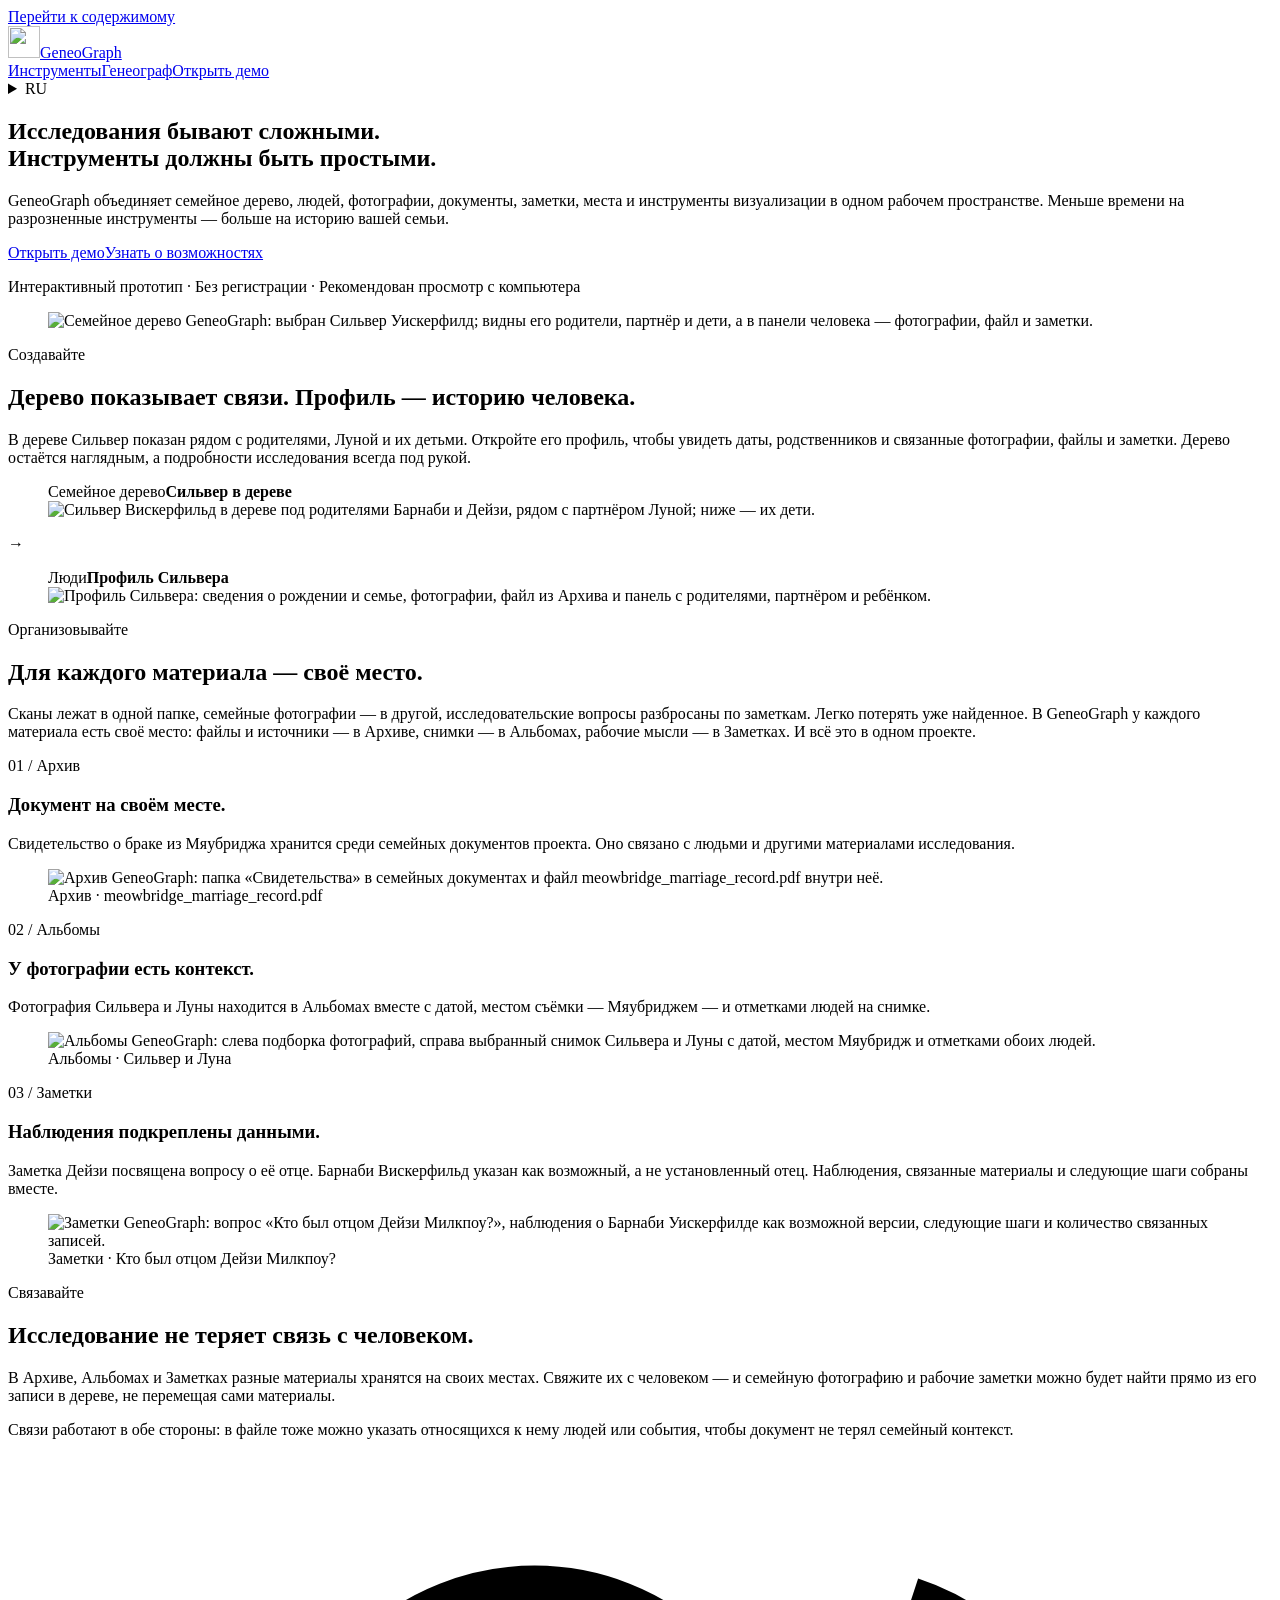
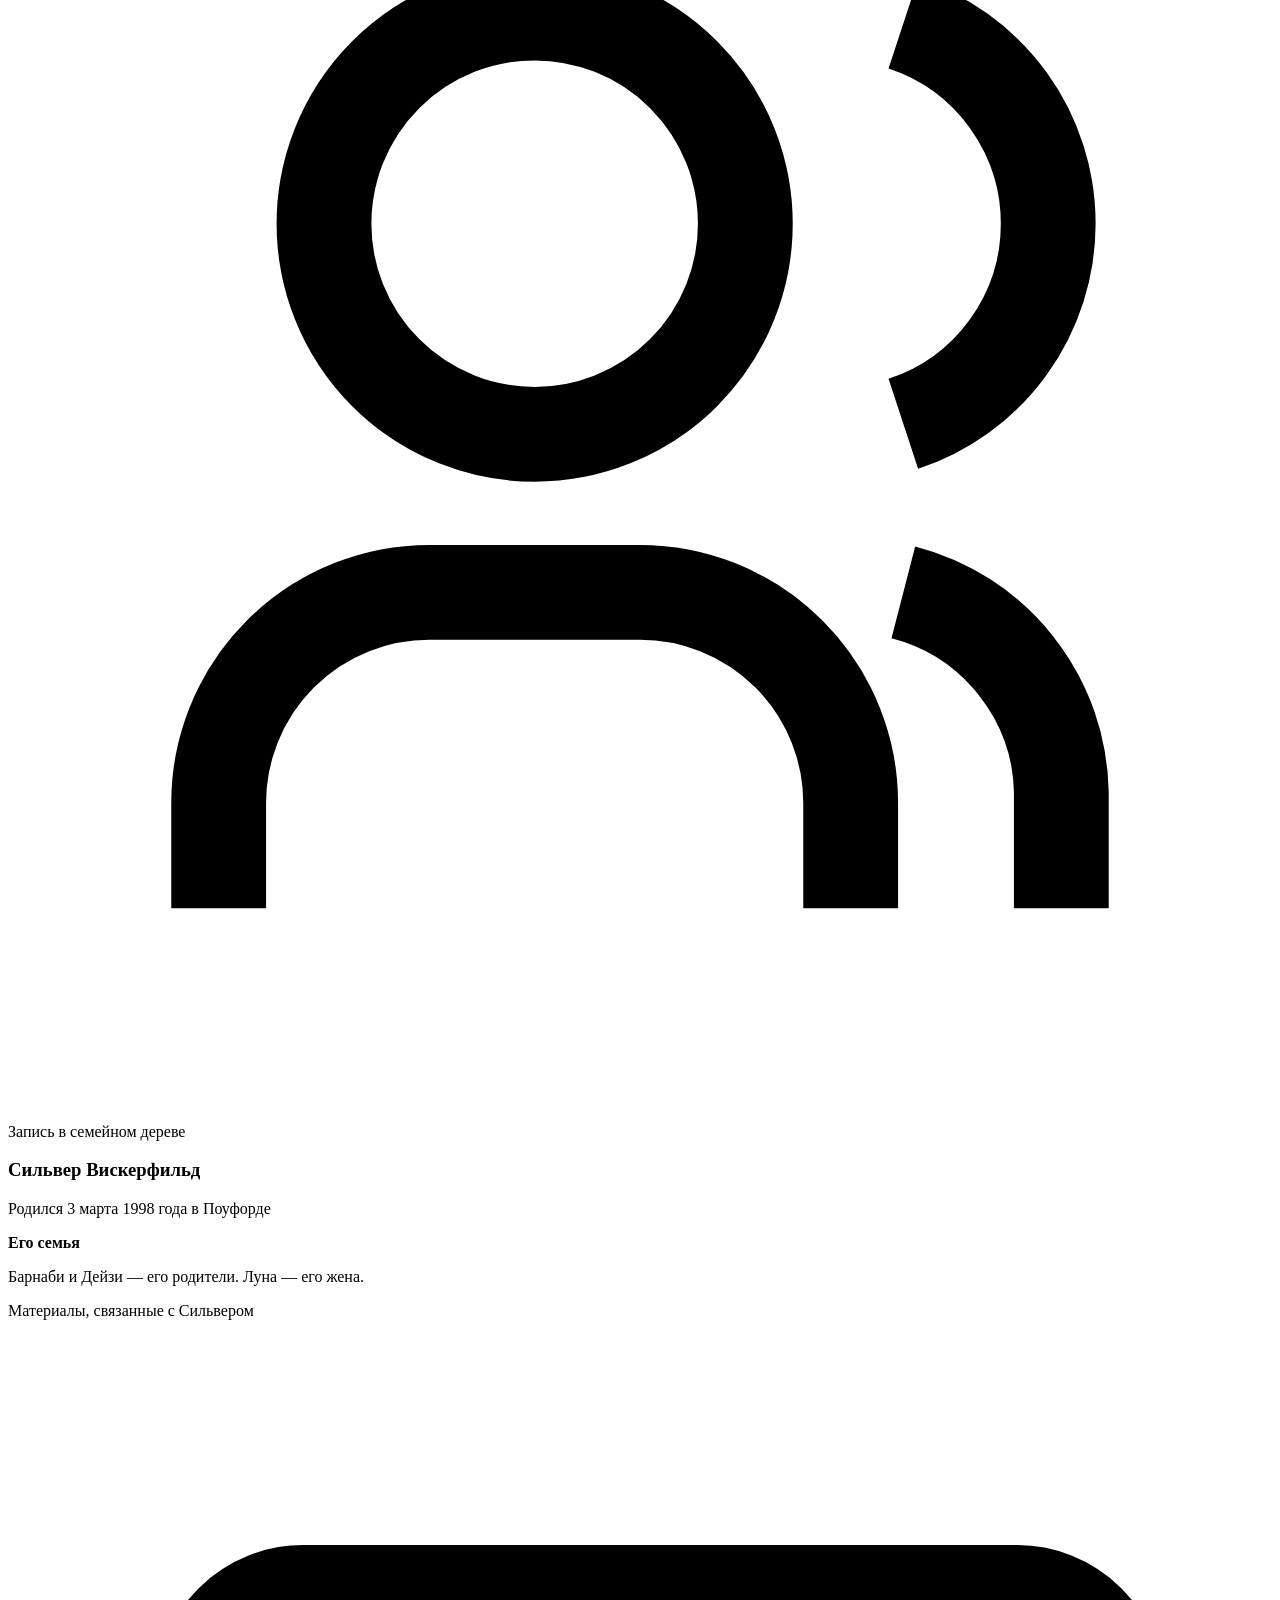
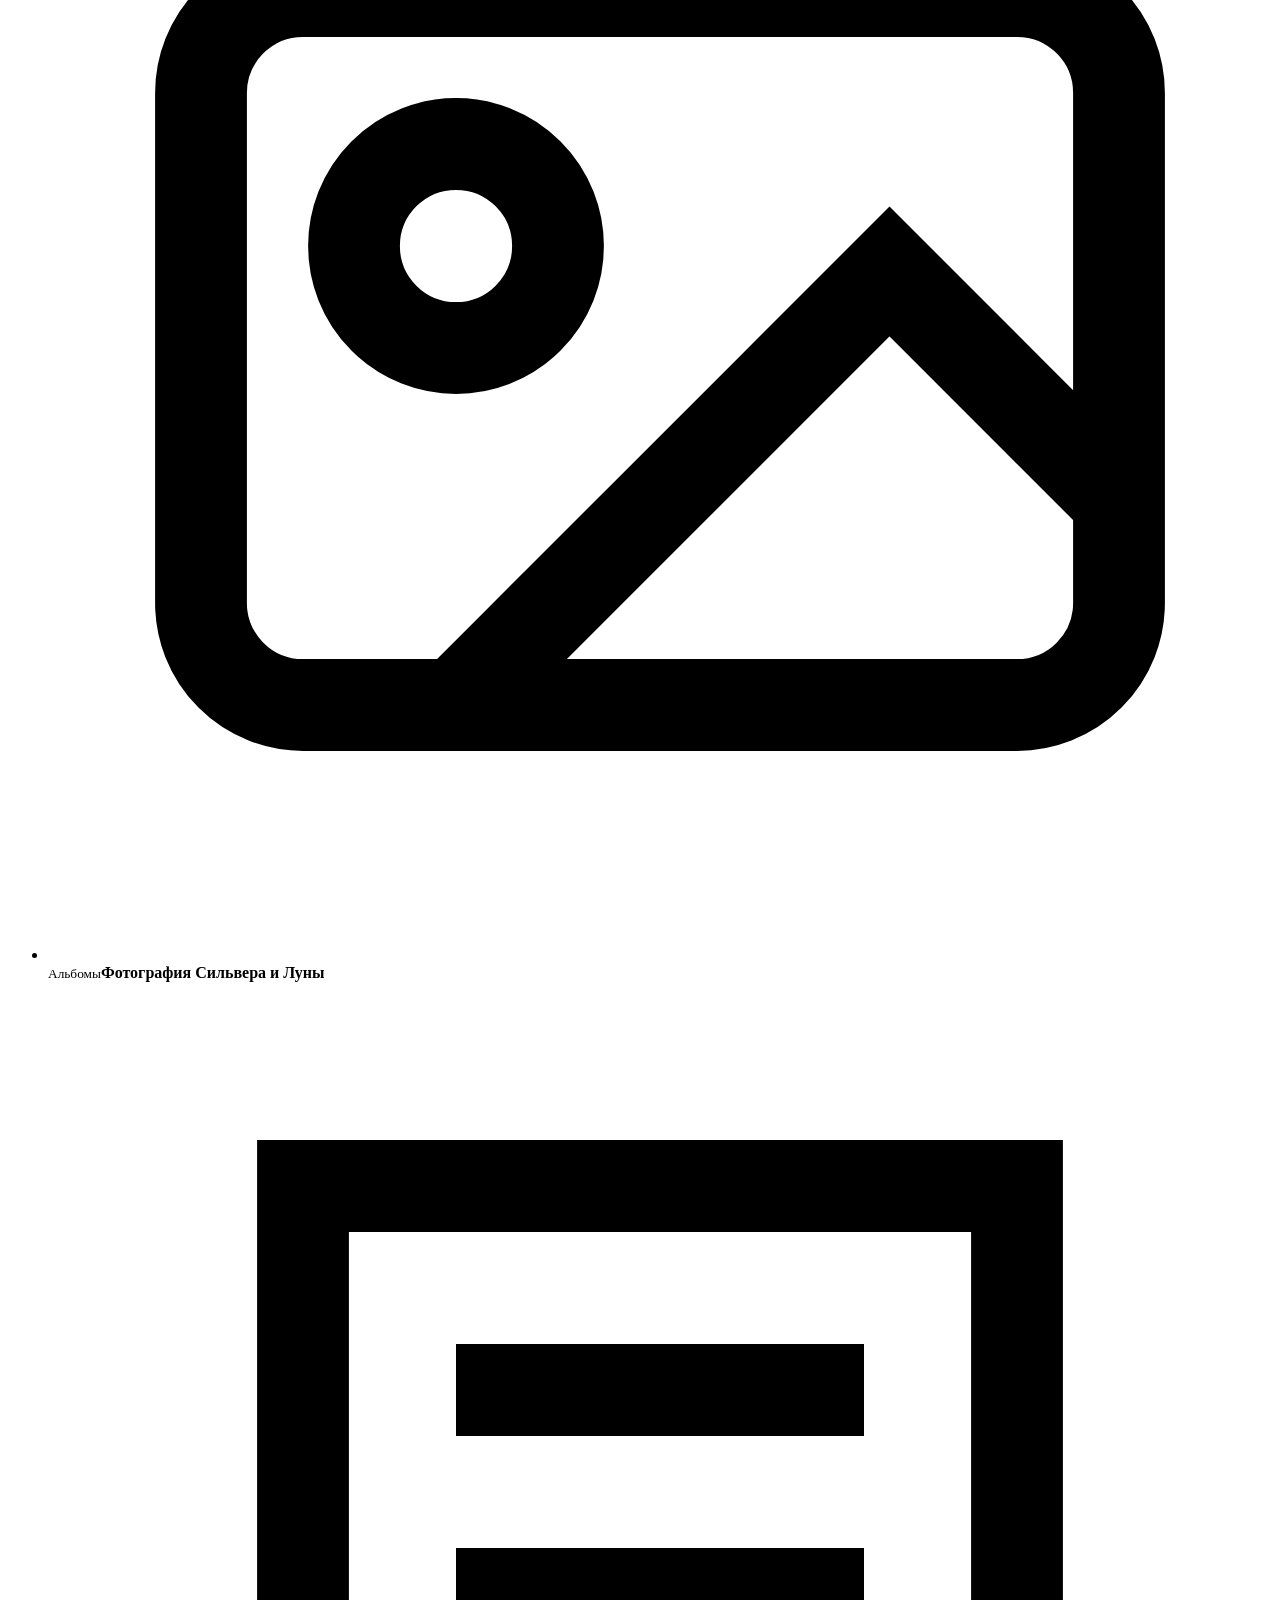
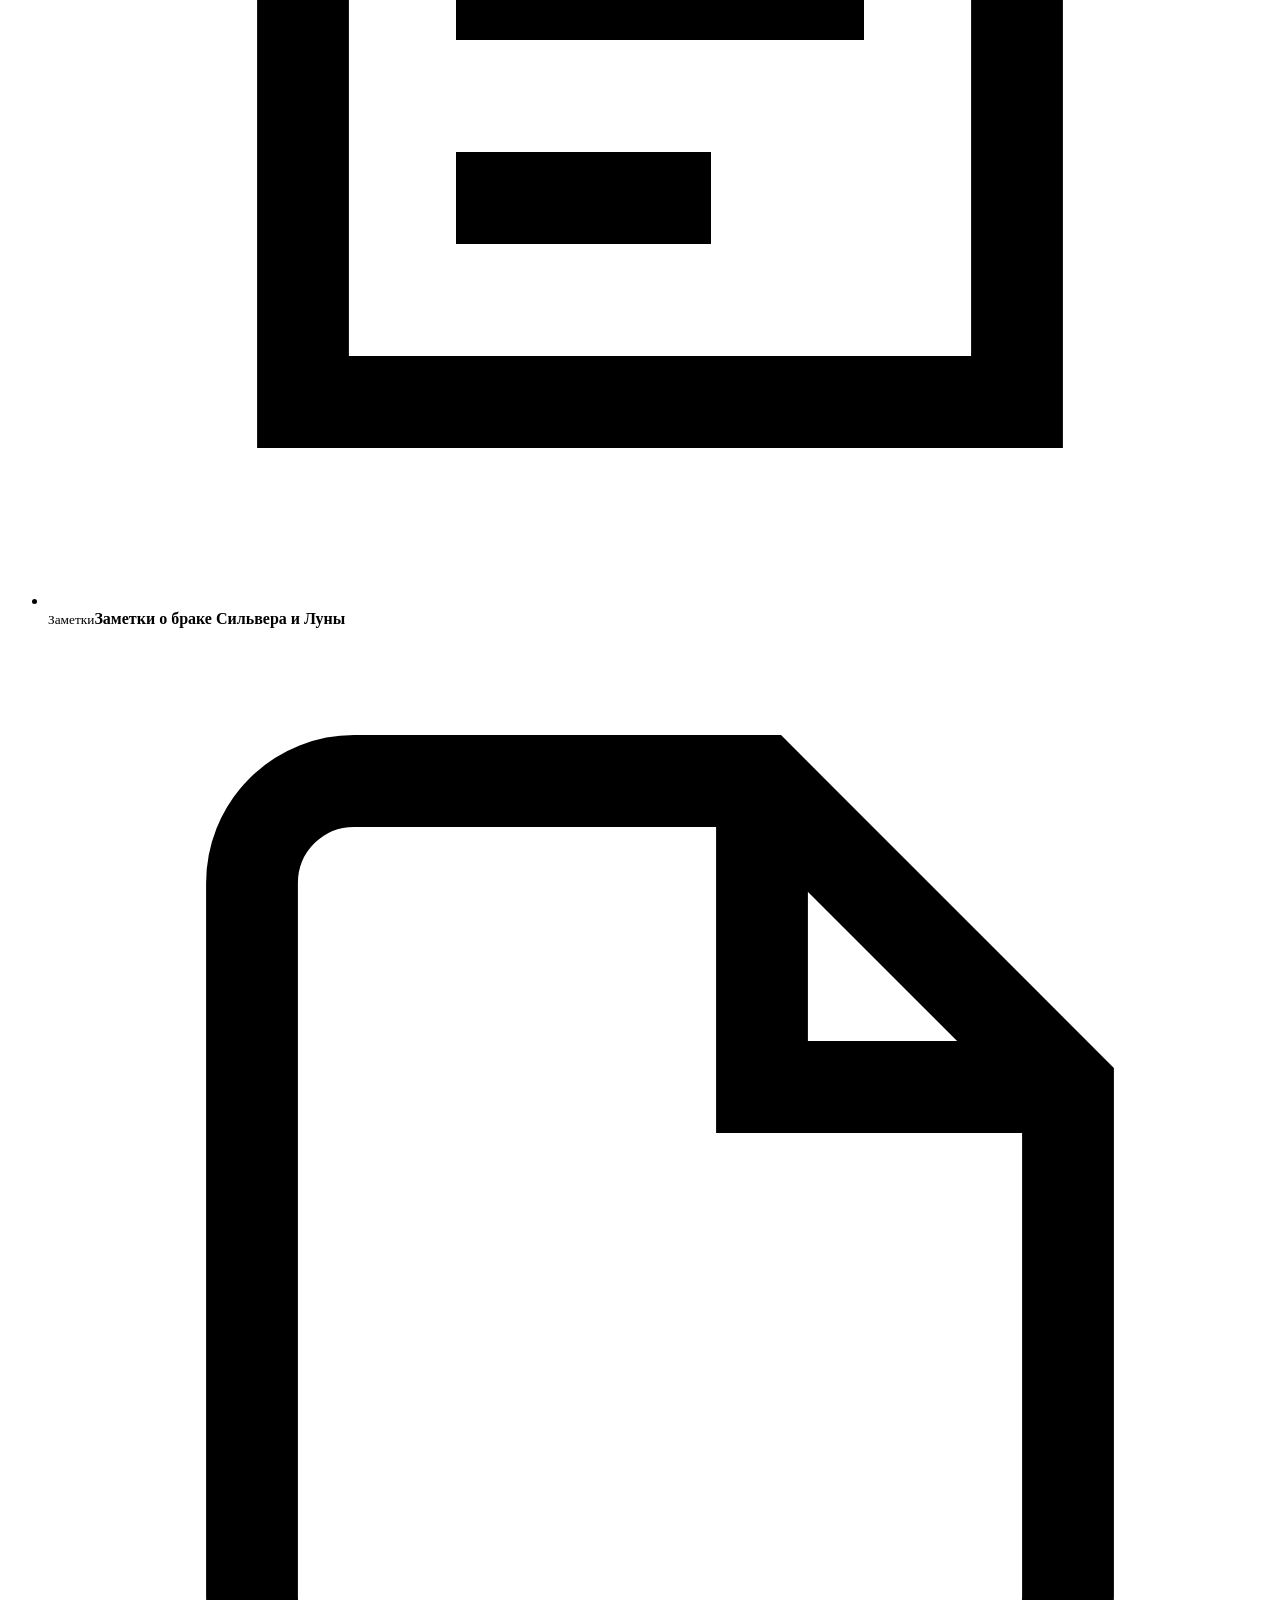
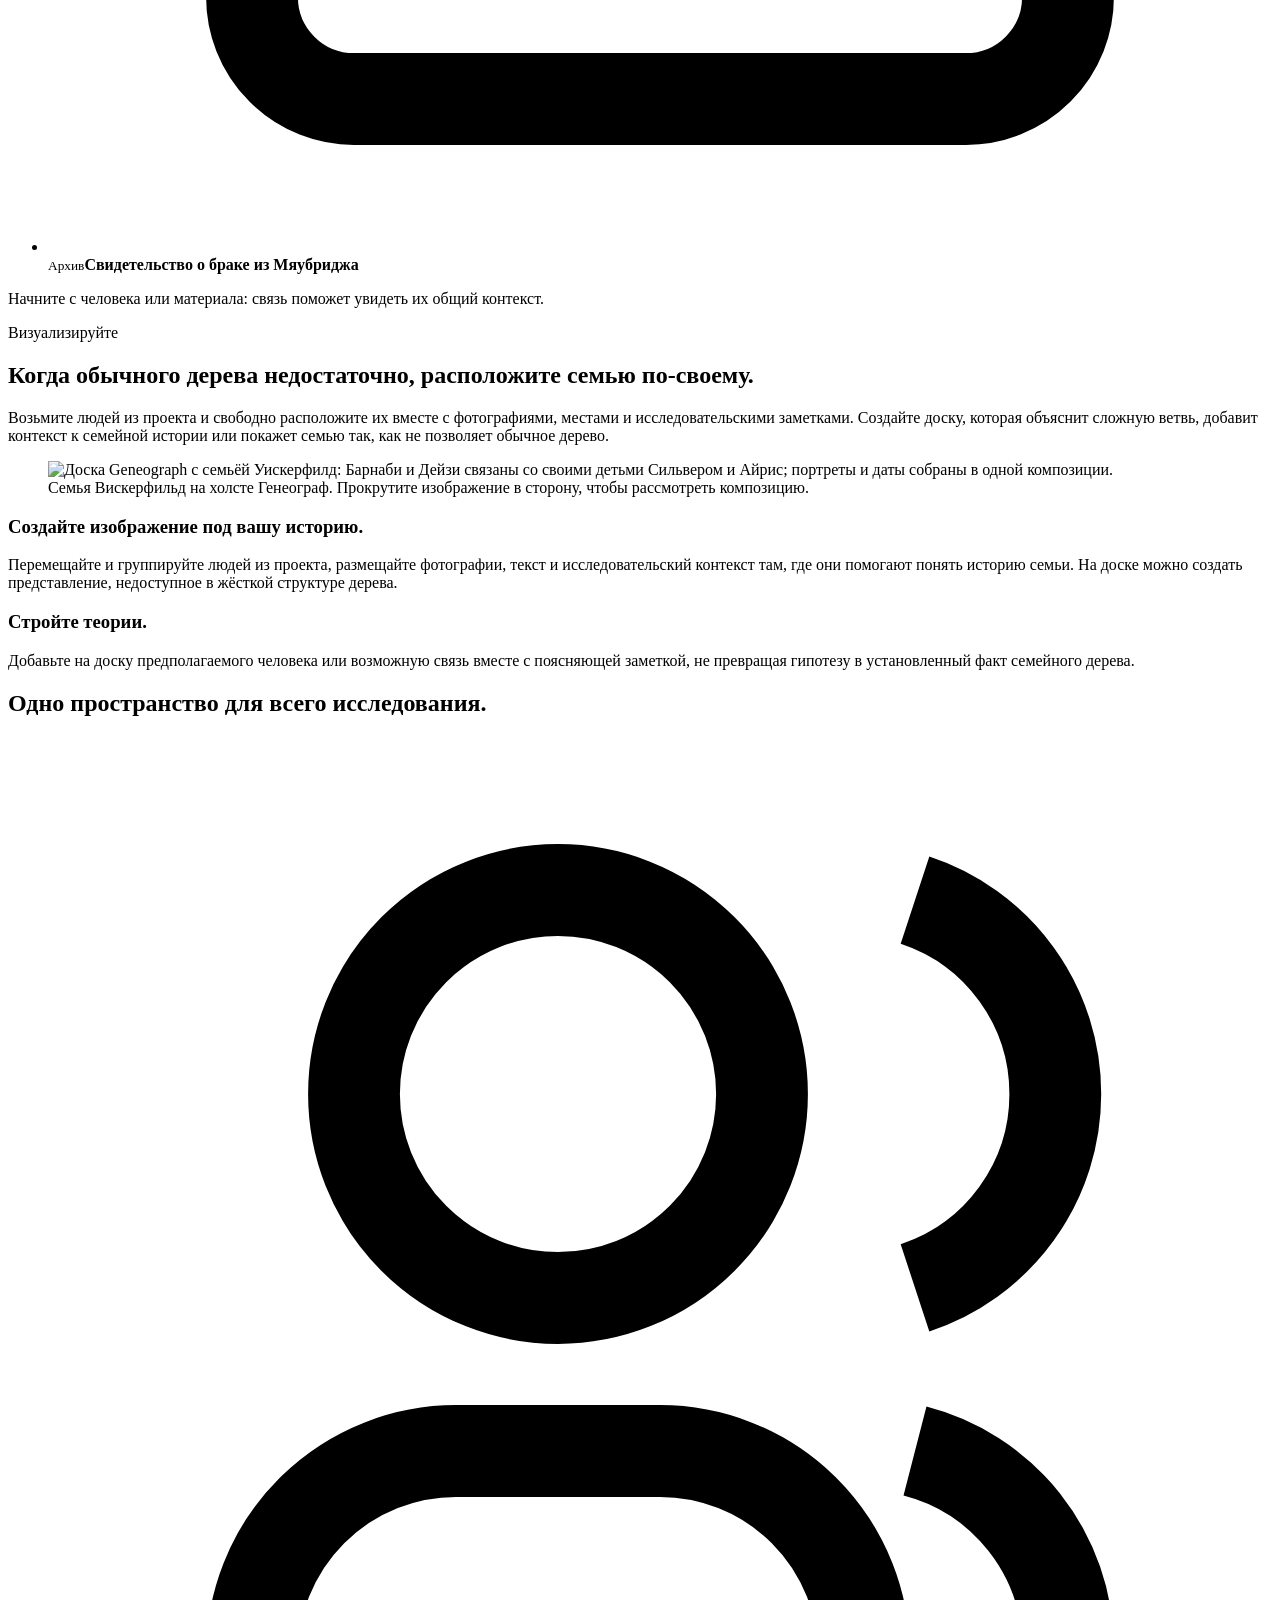
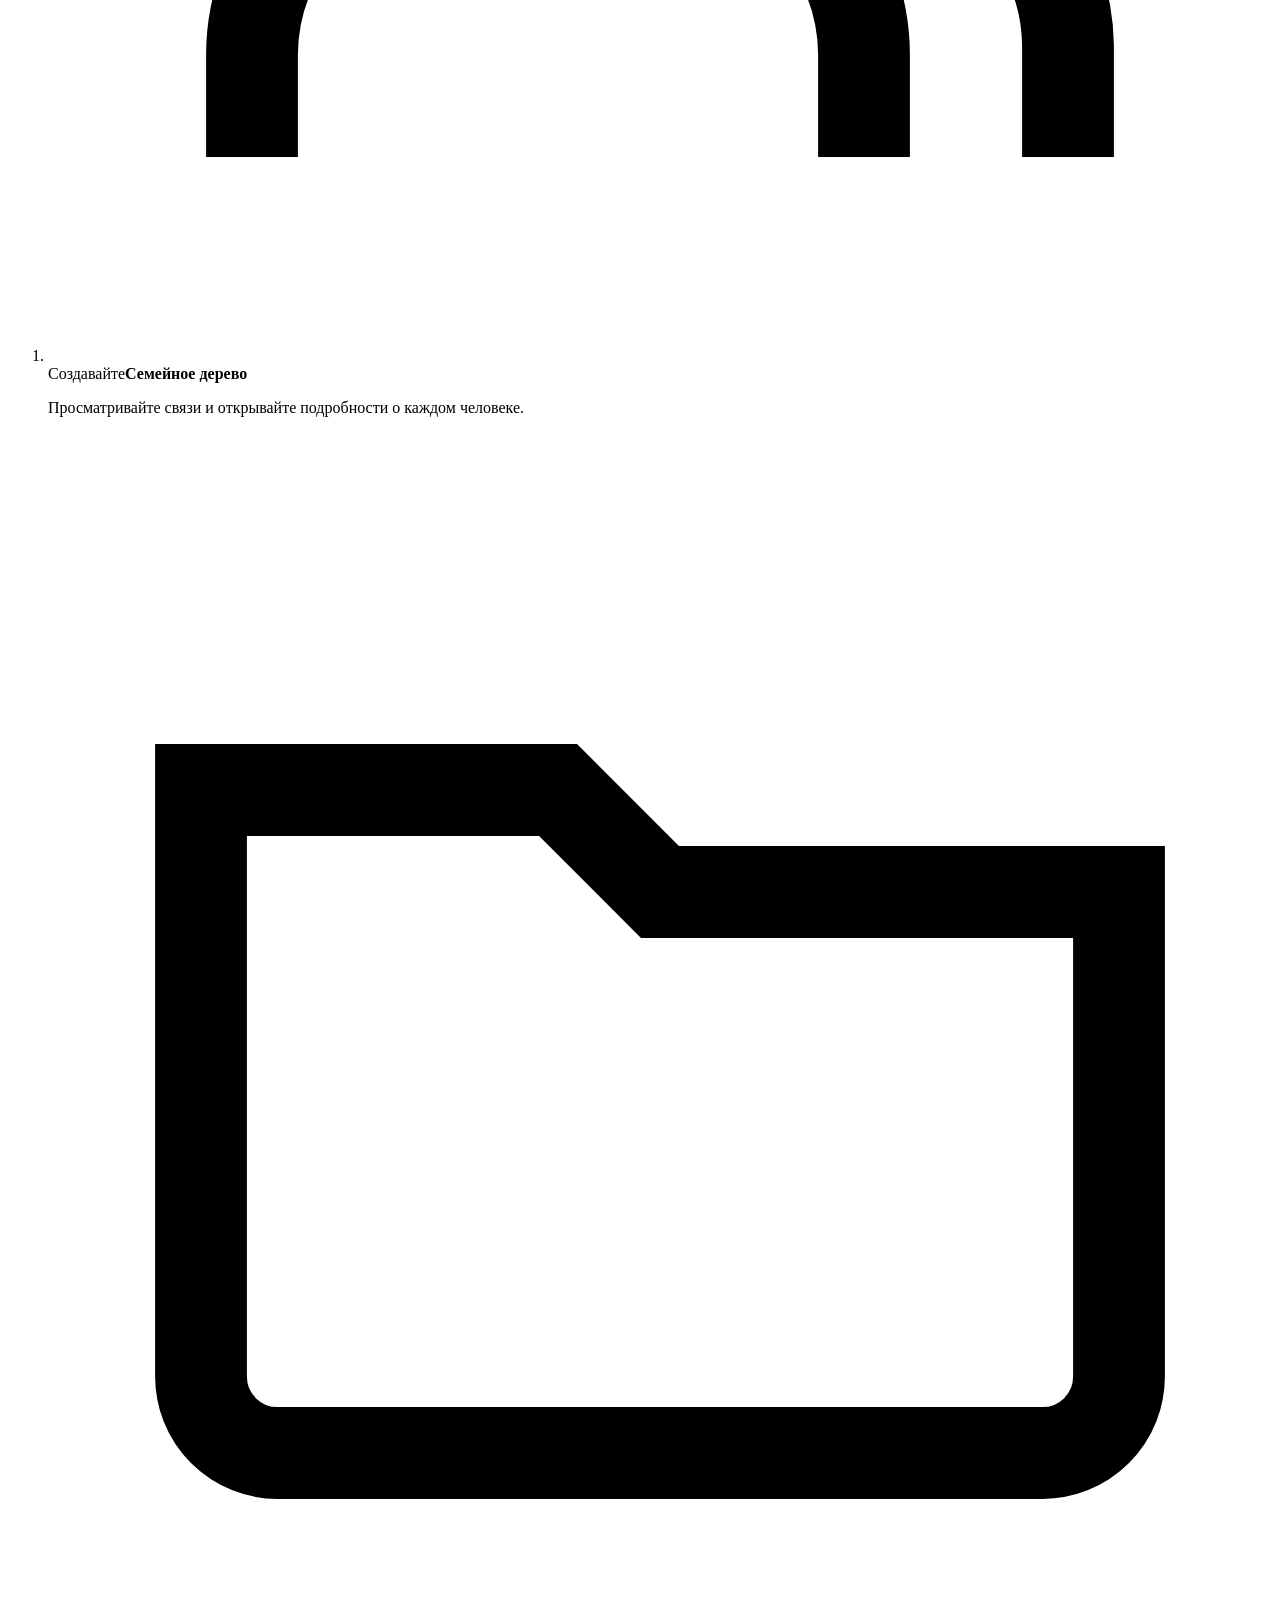
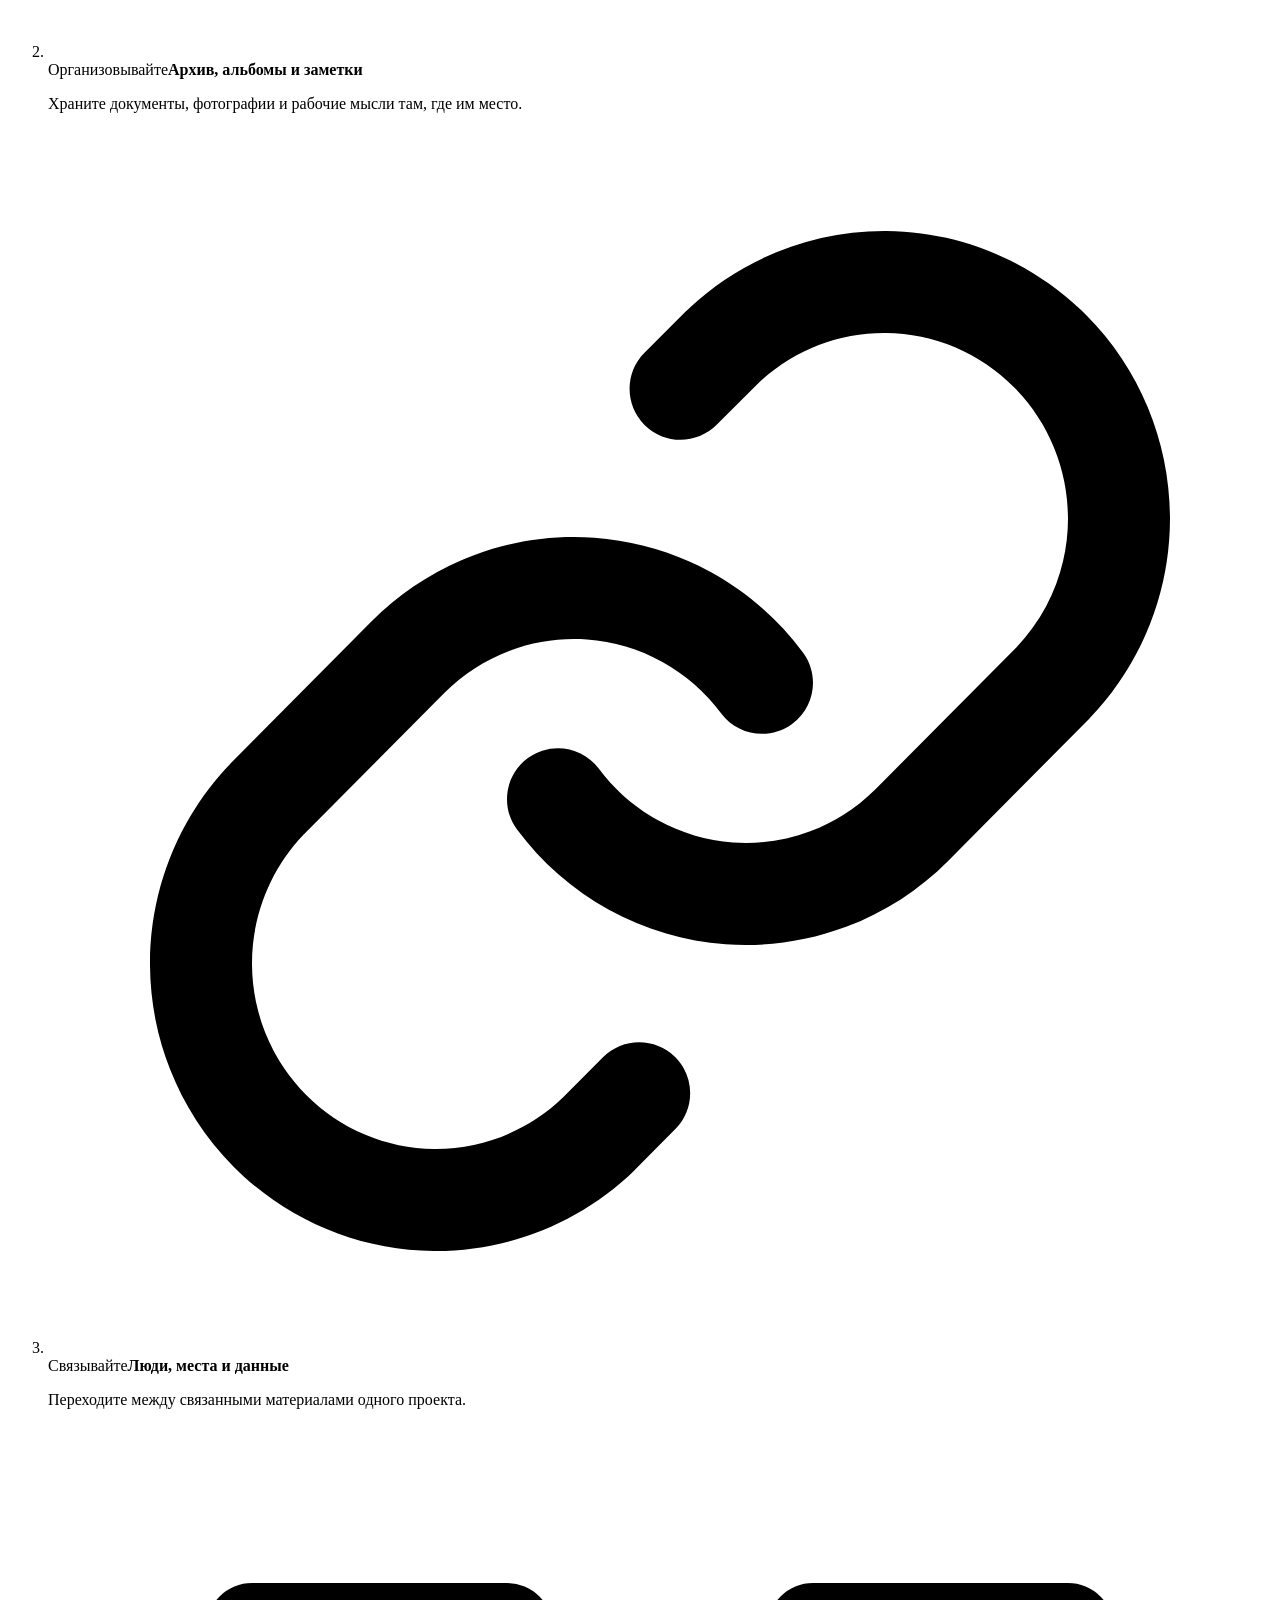
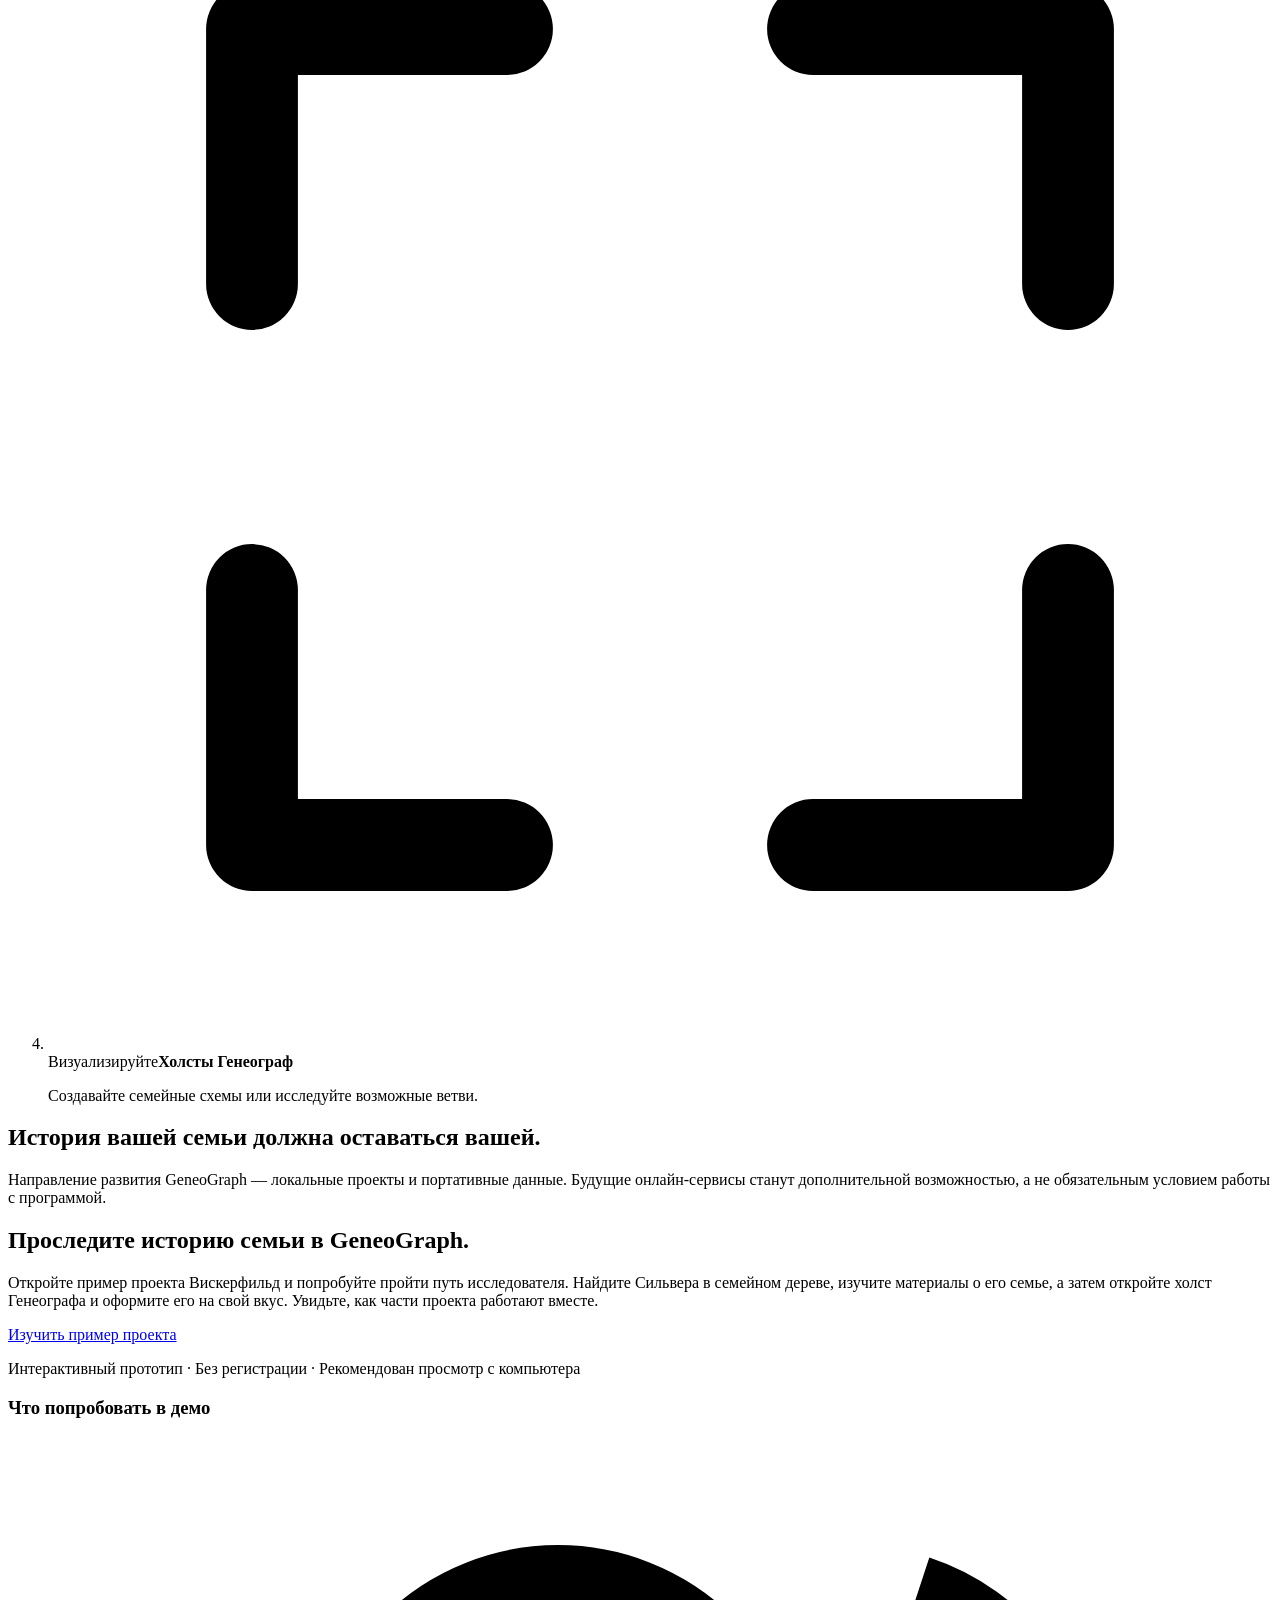
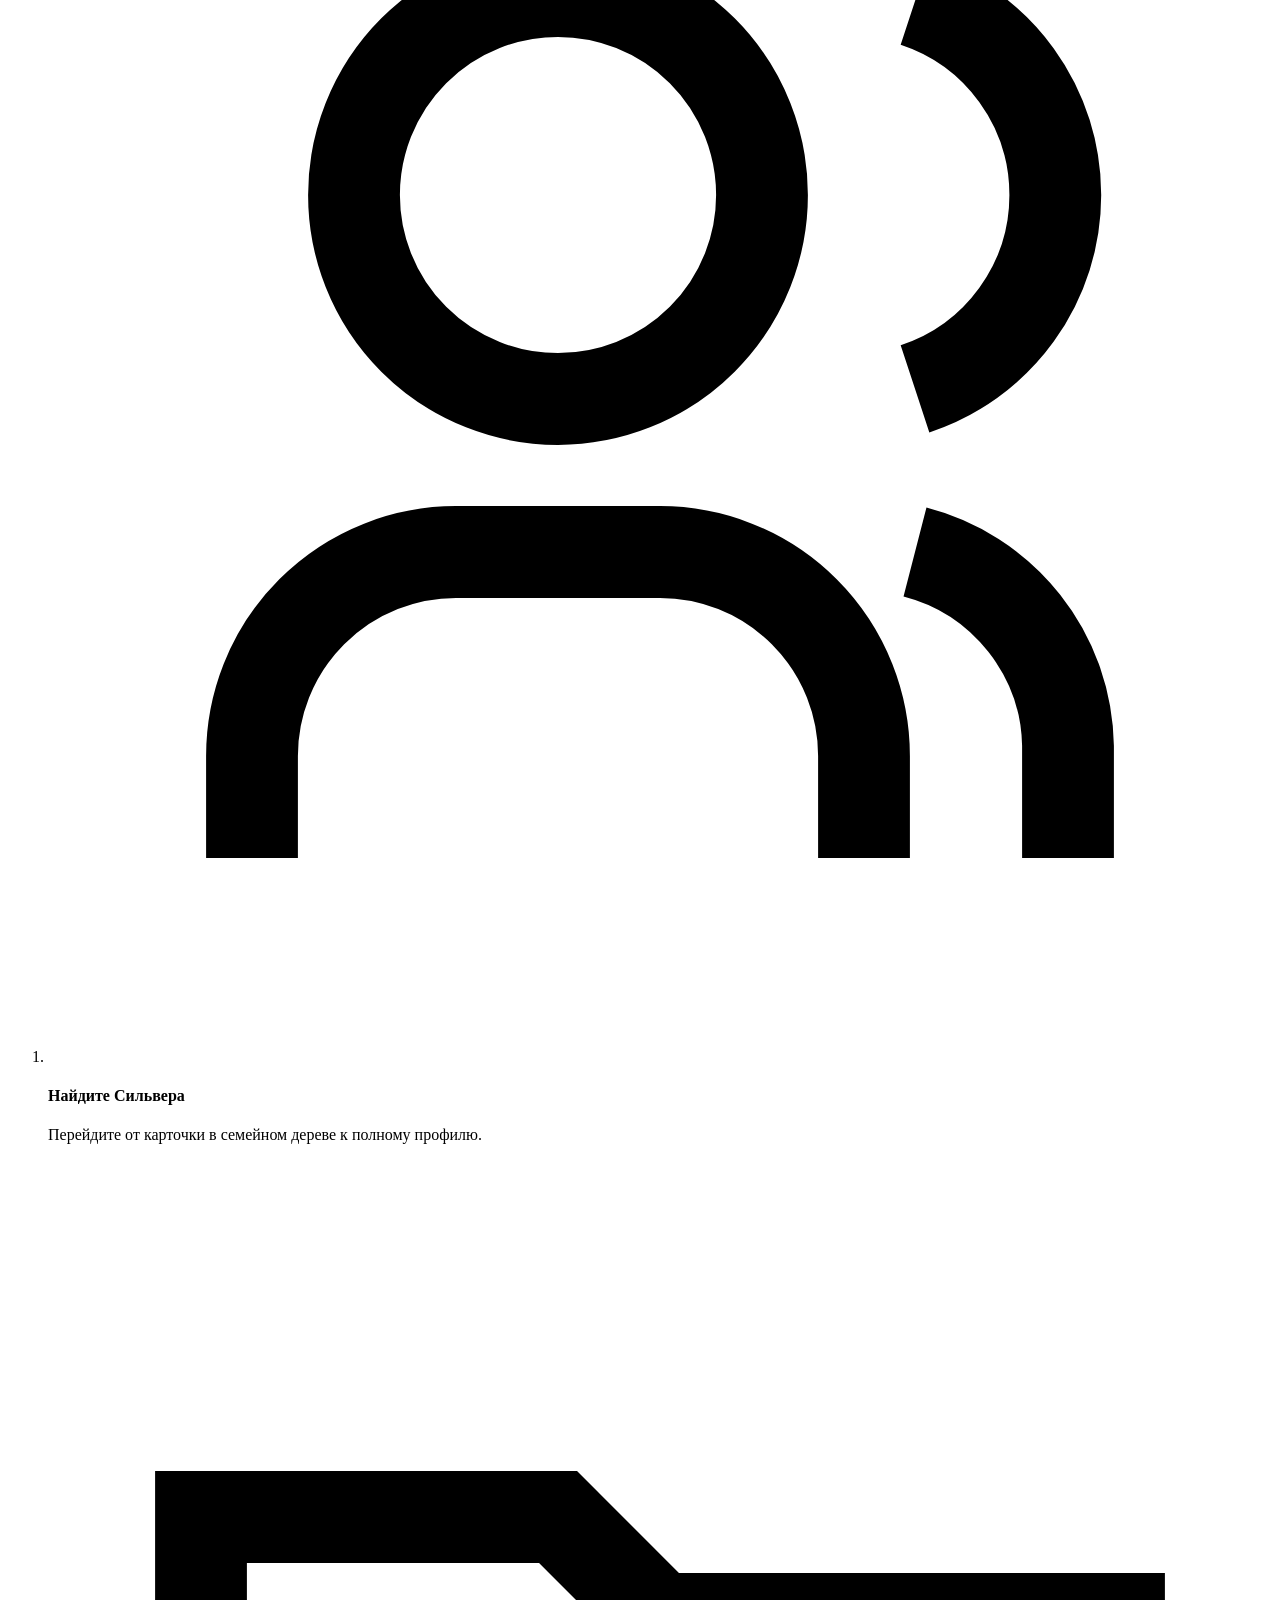
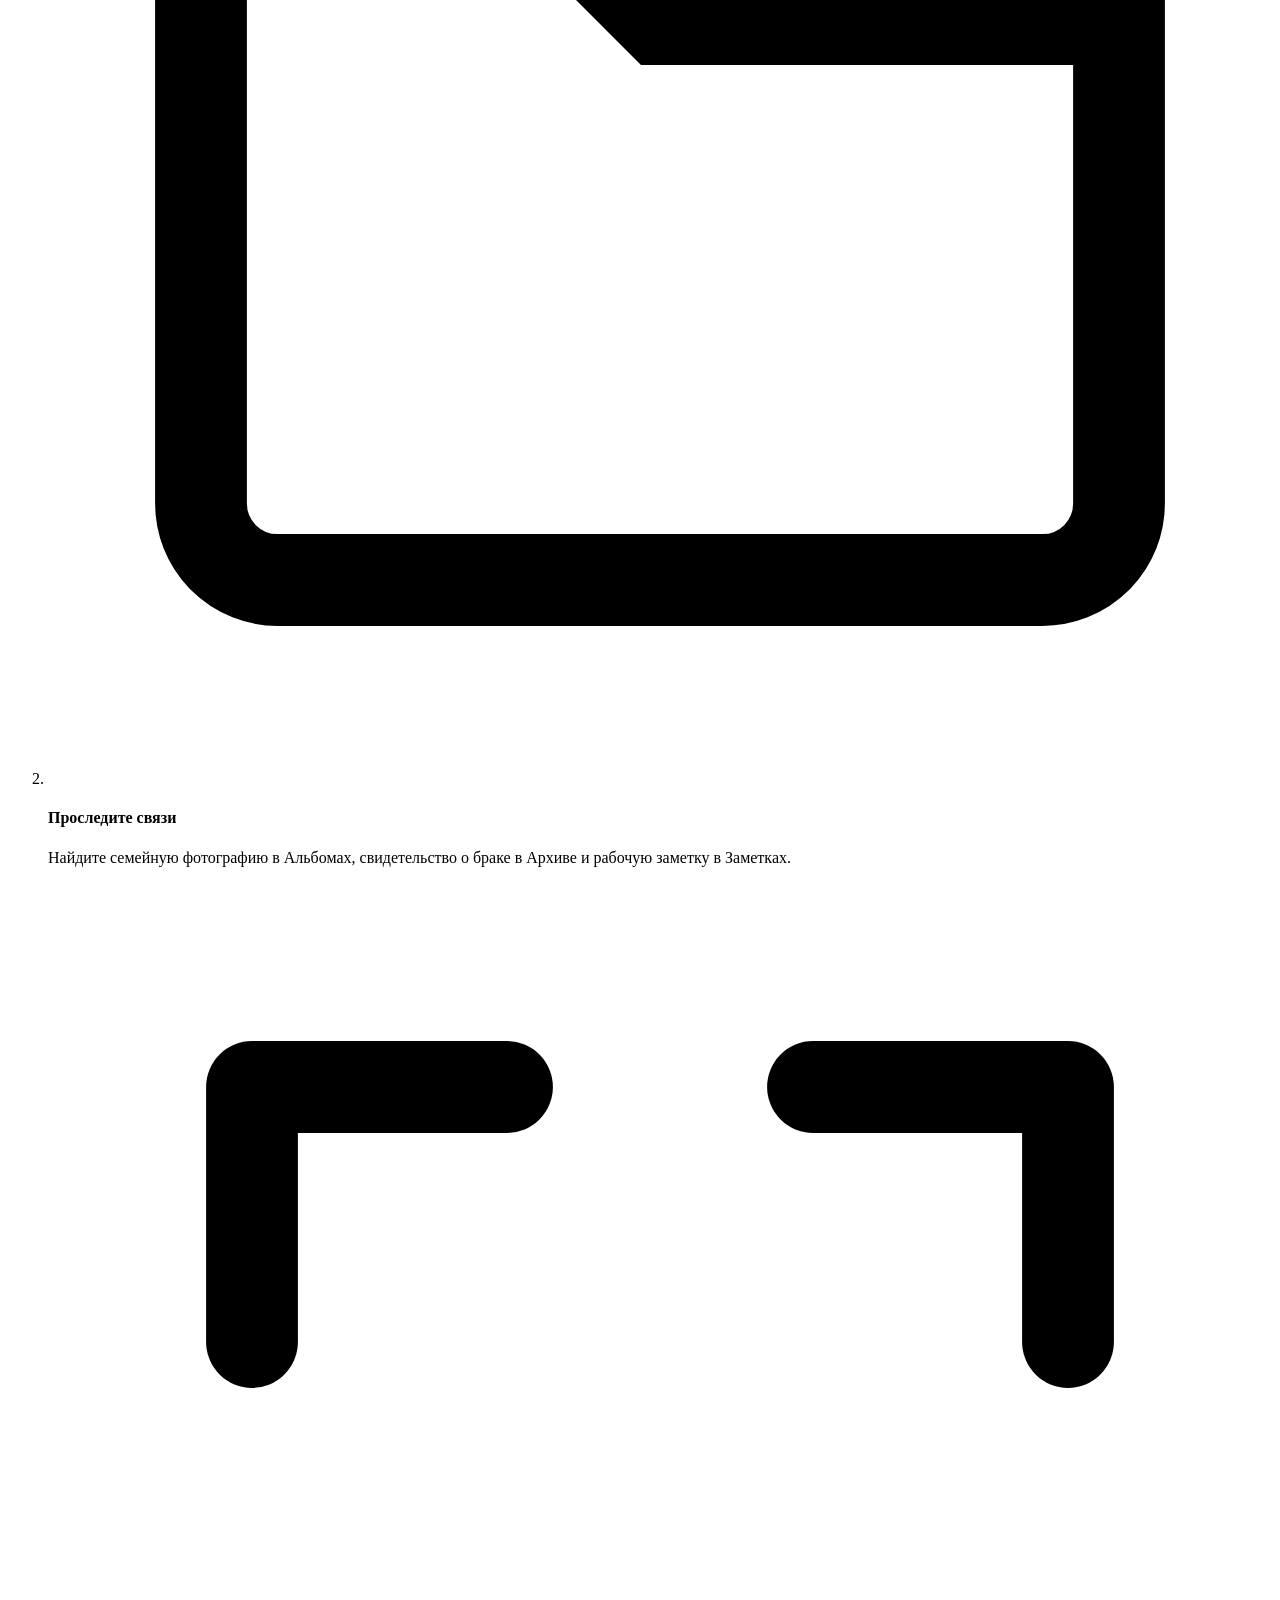
==== src/ru/index.html @ bb0640aa "Update links" ====
<!DOCTYPE html>
<html lang="ru">
    <head>
        <meta charset="utf-8">
        <meta name="viewport" content="width=device-width, initial-scale=1">
        <meta name="theme-color" content="#0b100e">
        <meta name="description" content="GeneoGraph объединяет семейное дерево, профили людей, фотографии, документы, заметки, места и визуальные исследования в одном пространстве для генеалогии.">
        <title>GeneoGraph - единое пространство для генеалогических исследований</title>
        <link rel="icon" href="../logo.svg" type="image/svg+xml">
        <link rel="preconnect" href="https://fonts.googleapis.com">
        <link rel="preconnect" href="https://fonts.gstatic.com" crossorigin>
        <link href="https://fonts.googleapis.com/css2?family=Manrope:wght@400;500;600;700;800&display=swap" rel="stylesheet">
        <link rel="stylesheet" href="../Main.css">
        <script src="../ResearchGroup.js" defer></script>
    </head>

    <body>
        <a class="skip-link" href="#main">Перейти к содержимому</a>

        <header class="site-header">
            <div class="wrap header-inner">
                <a class="brand" href="#top" aria-label="На главную GeneoGraph"><img src="../logo.svg" alt="" width="32"
                        height="32"><span>GeneoGraph</span></a>
                <div class="header-actions">
                    <nav class="site-nav" aria-label="Основная навигация"><a href="#workspace">Инструменты</a><a
                            href="#geneograph">Генеограф</a><a class="nav-demo"
                            href="https://geneograph-team.github.io/geneograph-prototype/?lang=ru">Открыть демо</a></nav>
                    <nav class="language-nav" aria-label="Язык">
                        <details>
                            <summary aria-label="Язык: русский">RU</summary>
                            <div class="language-options"><a href="../index.html" lang="en">English</a><a href="index.html"
                                    lang="ru" aria-current="page">Русский</a></div>
                        </details>
                    </nav>
                </div>
            </div>
        </header>

        <main id="main">
            <section class="hero" id="top">
                <div class="wrap hero-layout">
                    <div class="hero-copy">
                        <h1>Исследования бывают сложными.<br><span>Инструменты должны быть простыми.</span></h1>
                        <p>GeneoGraph объединяет семейное дерево, людей, фотографии, документы, заметки, места и инструменты
                            визуализации в одном рабочем пространстве. Меньше времени на разрозненные инструменты — больше
                            на историю вашей семьи.</p>
                        <div class="hero-actions"><a class="button"
                                href="https://geneograph-team.github.io/geneograph-prototype/?lang=ru">Открыть демо</a><a class="text-link"
                                href="#workspace">Узнать о возможностях</a></div>
                        <p class="meta">Интерактивный прототип <span>·</span> Без регистрации <span>·</span> Рекомендован
                            просмотр с компьютера</p>
                    </div>
                    <figure class="product-figure hero-figure">
                        <div class="image-scroll" tabindex="0" role="group"
                            aria-label="Семейное дерево; на узком экране прокрутите изображение по горизонтали"><img
                                src="../prototype-family-tree-hero.png" width="2098" height="1102"
                                alt="Семейное дерево GeneoGraph: выбран Сильвер Уискерфилд; видны его родители, партнёр и дети, а в панели человека — фотографии, файл и заметки."
                                fetchpriority="high" decoding="async"></div>
                    </figure>
                </div>
            </section>

            <section class="section build-section" id="workspace">
                <div class="wrap">
                    <div class="section-lead">
                        <div><span class="section-word">Создавайте</span>
                            <h2>Дерево показывает связи. Профиль — историю человека.</h2>
                        </div>
                        <p>В дереве Сильвер показан рядом с родителями, Луной и их детьми. Откройте его профиль, чтобы
                            увидеть даты, родственников и связанные фотографии, файлы и заметки. Дерево остаётся наглядным,
                            а подробности исследования всегда под рукой.</p>
                    </div>
                    <div class="build-progression" aria-label="Сильвер Вискерфильд в семейном дереве и разделе «Люди»">
                        <figure class="build-view build-view--tree">
                            <figcaption><span>Семейное дерево</span><strong>Сильвер в дереве</strong></figcaption>
                            <div class="build-crop"><img src="../prototype-family-tree.webp" width="1440" height="855"
                                    alt="Сильвер Вискерфильд в дереве под родителями Барнаби и Дейзи, рядом с партнёром Луной; ниже — их дети."
                                    loading="lazy" decoding="async"></div>
                        </figure>
                        <span class="build-transition" aria-hidden="true">→</span>
                        <figure class="build-view build-view--profile">
                            <figcaption><span>Люди</span><strong>Профиль Сильвера</strong></figcaption>
                            <div class="build-crop" tabindex="0" role="group"
                                aria-label="Профиль Сильвера в разделе «Люди»; на узком экране прокрутите изображение по горизонтали">
                                <img src="../prototype-people-profile-updated.png" width="1908" height="1180"
                                    alt="Профиль Сильвера: сведения о рождении и семье, фотографии, файл из Архива и панель с родителями, партнёром и ребёнком."
                                    loading="lazy" decoding="async"></div>
                        </figure>
                    </div>
                </div>
            </section>

            <section class="section organize-section">
                <div class="wrap">
                    <div class="section-lead">
                        <div><span class="section-word">Организовывайте</span>
                            <h2>Для каждого материала — своё место.</h2>
                        </div>
                        <p>Сканы лежат в одной папке, семейные фотографии — в другой, исследовательские вопросы разбросаны
                            по заметкам. Легко потерять уже найденное. В GeneoGraph у каждого материала есть своё место:
                            файлы и источники — в Архиве, снимки — в Альбомах, рабочие мысли — в Заметках. И всё это в одном
                            проекте.</p>
                    </div>

                    <div class="module-series">
                        <article class="module-row">
                            <div class="module-copy"><span class="module-number">01 / Архив</span>
                                <h3>Документ на своём месте.</h3>
                                <p>Свидетельство о браке из Мяубриджа хранится среди семейных документов проекта. Оно
                                    связано с людьми и другими материалами исследования.</p>
                            </div>
                            <figure class="product-figure module-figure">
                                <div class="image-scroll" tabindex="0" role="group"
                                    aria-label="Архив; на узком экране прокрутите изображение по горизонтали"><img
                                        src="../prototype-archive-expanded.png" width="1448" height="853"
                                        alt="Архив GeneoGraph: папка «Свидетельства» в семейных документах и файл meowbridge_marriage_record.pdf внутри неё."
                                        loading="lazy" decoding="async"></div>
                                <figcaption>Архив · <span class="record-name">meowbridge_marriage_record.pdf</span>
                                </figcaption>
                            </figure>
                        </article>

                        <article class="module-row module-row--reverse">
                            <div class="module-copy"><span class="module-number">02 / Альбомы</span>
                                <h3>У фотографии есть контекст.</h3>
                                <p>Фотография Сильвера и Луны находится в Альбомах вместе с датой, местом съёмки —
                                    Мяубриджем — и отметками людей на снимке.</p>
                            </div>
                            <figure class="product-figure module-figure module-figure--albums">
                                <div class="image-scroll" tabindex="0" role="group"
                                    aria-label="Альбомы; на узком экране прокрутите изображение по горизонтали"><img
                                        src="../prototype-albums-expanded.png" width="1505" height="1134"
                                        alt="Альбомы GeneoGraph: слева подборка фотографий, справа выбранный снимок Сильвера и Луны с датой, местом Мяубридж и отметками обоих людей."
                                        loading="lazy" decoding="async"></div>
                                <figcaption>Альбомы · Сильвер и Луна</figcaption>
                            </figure>
                        </article>

                        <article class="module-row">
                            <div class="module-copy"><span class="module-number">03 / Заметки</span>
                                <h3>Наблюдения подкреплены данными.</h3>
                                <p>Заметка Дейзи посвящена вопросу о её отце. Барнаби Вискерфильд указан как возможный, а не
                                    установленный отец. Наблюдения, связанные материалы и следующие шаги собраны вместе.</p>
                            </div>

                            <figure class="product-figure module-figure">
                                <div class="image-scroll" tabindex="0" role="group"
                                    aria-label="Заметки; на узком экране прокрутите изображение по горизонтали"><img
                                        src="../prototype-notes-daisy.png" width="1418" height="962"
                                        alt="Заметки GeneoGraph: вопрос «Кто был отцом Дейзи Милкпоу?», наблюдения о Барнаби Уискерфилде как возможной версии, следующие шаги и количество связанных записей."
                                        loading="lazy" decoding="async"></div>
                                <figcaption>Заметки · Кто был отцом Дейзи Милкпоу?</figcaption>
                            </figure>
                        </article>
                    </div>
                </div>
            </section>

            <section class="section connect-section">
                <div class="wrap connect-layout">
                    <div class="connect-copy"><span class="section-word">Связавайте</span>
                        <h2>Исследование не теряет связь с человеком.</h2>
                        <p>В Архиве, Альбомах и Заметках разные материалы хранятся на своих местах. Свяжите их с человеком —
                            и семейную фотографию и рабочие заметки можно будет найти прямо из его записи в дереве, не
                            перемещая сами материалы.</p>
                        <p>Связи работают в обе стороны: в файле тоже можно указать относящихся к нему людей или события,
                            чтобы документ не терял семейный контекст.</p>
                    </div>

                    <div class="person-context" aria-label="Сильвер Вискерфильд и материалы, связанные с его записью">
                        <div class="person-context-head"><span class="connection-icon person-context-icon"
                                aria-hidden="true"><svg viewBox="0 0 24 24" fill="none" stroke="currentColor"
                                    stroke-width="1.8">
                                    <path d="M16 20v-2a4 4 0 0 0-4-4H8a4 4 0 0 0-4 4v2" />
                                    <circle cx="10" cy="7" r="4" />
                                    <path d="M20 20v-2.2a4 4 0 0 0-3-3.8M17 3.2a4 4 0 0 1 0 7.6" />
                                </svg></span>
                            <div><span class="connection-home">Запись в семейном дереве</span>
                                <h3>Сильвер Вискерфильд</h3>
                                <p>Родился 3 марта 1998 года в Поуфорде</p>
                            </div>
                        </div>

                        <div class="person-context-family"><strong>Его семья</strong>
                            <p>Барнаби и Дейзи — его родители. Луна — его жена.</p>
                        </div>

                        <div class="person-context-research">
                            <p class="connection-label">Материалы, связанные с Сильвером</p>
                            <ul class="connection-list">
                                <li><span class="connection-icon" aria-hidden="true"><svg viewBox="0 0 24 24" fill="none"
                                            stroke="currentColor" stroke-width="1.8">
                                            <rect x="3" y="5" width="18" height="14" rx="2" />
                                            <circle cx="8" cy="10" r="2" />
                                            <path d="m21 15-4.5-4.5L8 19" />
                                        </svg></span><span><small>Альбомы</small><strong>Фотография Сильвера и
                                            Луны</strong></span></li>
                                <li><span class="connection-icon" aria-hidden="true"><svg viewBox="0 0 24 24" fill="none"
                                            stroke="currentColor" stroke-width="1.8">
                                            <path d="M5 4h14v16H5z" />
                                            <path d="M8 8h8M8 12h8M8 16h5" />
                                        </svg></span><span><small>Заметки</small><strong>Заметки о браке Сильвера и
                                            Луны</strong></span></li>
                                <li><span class="connection-icon" aria-hidden="true"><svg viewBox="0 0 24 24" fill="none"
                                            stroke="currentColor" stroke-width="1.8">
                                            <path d="M14 3H6a2 2 0 0 0-2 2v14a2 2 0 0 0 2 2h12a2 2 0 0 0 2-2V9Z" />
                                            <path d="M14 3v6h6" />
                                        </svg></span><span><small>Архив</small><strong>Свидетельство о браке из
                                            Мяубриджа</strong></span></li>
                            </ul>
                        </div>

                        <p class="person-context-foot">Начните с человека или материала: связь поможет увидеть их общий
                            контекст.</p>
                    </div>
                </div>
            </section>

            <section class="section visualize-section" id="geneograph">
                <div class="wrap">
                    <div class="section-lead">
                        <div><span class="section-word">Визуализируйте</span>
                            <h2>Когда обычного дерева недостаточно, расположите семью по-своему.</h2>
                        </div>
                        <p>Возьмите людей из проекта и свободно расположите их вместе с фотографиями, местами и
                            исследовательскими заметками. Создайте доску, которая объяснит сложную ветвь, добавит контекст к
                            семейной истории или покажет семью так, как не позволяет обычное дерево.</p>
                    </div>

                    <figure class="product-figure board-figure">
                        <div class="image-scroll" tabindex="0" role="group"
                            aria-label="Семейная доска Geneograph; на узком экране прокрутите композицию по горизонтали">
                            <img src="../prototype-geneograph-household.png" width="1498" height="899"
                                alt="Доска Geneograph с семьёй Уискерфилд: Барнаби и Дейзи связаны со своими детьми Сильвером и Айрис; портреты и даты собраны в одной композиции."
                                loading="lazy" decoding="async"></div>
                        <figcaption>Семья Вискерфильд на холсте Генеограф.<span class="mobile-scroll-note"> Прокрутите
                                изображение в сторону, чтобы рассмотреть композицию.</span></figcaption>
                    </figure>

                    <div class="visualize-roles">
                        <div>
                            <h3>Создайте изображение под вашу историю.</h3>
                            <p>Перемещайте и группируйте людей из проекта, размещайте фотографии, текст и исследовательский
                                контекст там, где они помогают понять историю семьи. На доске можно создать представление,
                                недоступное в жёсткой структуре дерева.</p>
                        </div>

                        <div>
                            <h3>Стройте теории.</h3>
                            <p>Добавьте на доску предполагаемого человека или возможную связь вместе с поясняющей заметкой,
                                не превращая гипотезу в установленный факт семейного дерева.</p>
                        </div>
                    </div>
                </div>
            </section>

            <section class="section summary-section">
                <div class="wrap summary-layout">
                    <h2>Одно пространство для всего исследования.</h2>
                    <ol class="outcome-list">
                        <li><span class="outcome-icon" aria-hidden="true"><svg viewBox="0 0 24 24" fill="none"
                                    stroke="currentColor" stroke-width="1.8">
                                    <path d="M16 20v-2a4 4 0 0 0-4-4H8a4 4 0 0 0-4 4v2" />
                                    <circle cx="10" cy="7" r="4" />
                                    <path d="M20 20v-2.2a4 4 0 0 0-3-3.8M17 3.2a4 4 0 0 1 0 7.6" />
                                </svg></span>
                            <div class="outcome-name"><span>Создавайте</span><strong>Семейное дерево</strong></div>
                            <p>Просматривайте связи и открывайте подробности о каждом человеке.</p>
                        </li>
                        <li><span class="outcome-icon" aria-hidden="true"><svg viewBox="0 0 24 24" fill="none"
                                    stroke="currentColor" stroke-width="1.8">
                                    <path d="M3 7h7l2 2h9v9.5a1.5 1.5 0 0 1-1.5 1.5h-15A1.5 1.5 0 0 1 3 18.5Z" />
                                </svg></span>
                            <div class="outcome-name"><span>Организовывайте</span><strong>Архив, альбомы и заметки</strong>
                            </div>
                            <p>Храните документы, фотографии и рабочие мысли там, где им место.</p>
                        </li>
                        <li><span class="outcome-icon" aria-hidden="true"><svg viewBox="0 0 24 24" fill="currentColor">
                                    <path
                                        d="M16.4437 2.00021C14.9719 1.98733 13.5552 2.55719 12.4986 3.58488L12.4883 3.59504L11.6962 4.38801C11.3059 4.77876 11.3063 5.41192 11.697 5.80222C12.0878 6.19252 12.721 6.19216 13.1113 5.80141L13.8979 5.01386C14.5777 4.35511 15.4855 3.99191 16.4262 4.00014C17.3692 4.00839 18.2727 4.38923 18.9416 5.06286C19.6108 5.73671 19.9916 6.64971 19.9998 7.6056C20.008 8.55874 19.6452 9.47581 18.9912 10.1607L16.2346 12.9367C15.8688 13.3052 15.429 13.5897 14.9453 13.7714C14.4616 13.9531 13.945 14.0279 13.4304 13.9907C12.9159 13.9536 12.4149 13.8055 11.9616 13.5561C11.5083 13.3067 11.1129 12.9617 10.8027 12.5441C10.4734 12.1007 9.847 12.0083 9.40364 12.3376C8.96029 12.6669 8.86785 13.2933 9.19718 13.7367C9.67803 14.384 10.2919 14.9202 10.9975 15.3084C11.7032 15.6966 12.4838 15.9277 13.2866 15.9856C14.0893 16.0435 14.8949 15.9268 15.6486 15.6437C16.4022 15.3606 17.0861 14.9177 17.654 14.3457L20.4168 11.5635L20.429 11.551C21.4491 10.4874 22.0125 9.0642 21.9997 7.58834C21.987 6.11247 21.3992 4.69931 20.3607 3.65359C19.3221 2.60764 17.9155 2.01309 16.4437 2.00021Z" />
                                    <path
                                        d="M10.7134 8.01444C9.91064 7.95655 9.10506 8.0732 8.35137 8.35632C7.59775 8.63941 6.91382 9.08232 6.34597 9.65431L3.5831 12.4365L3.57097 12.449C2.5508 13.5126 1.98748 14.9358 2.00021 16.4117C2.01295 17.8875 2.60076 19.3007 3.6392 20.3464C4.67787 21.3924 6.08439 21.9869 7.55623 21.9998C9.02807 22.0127 10.4447 21.4428 11.5014 20.4151L11.5137 20.4029L12.3012 19.6099C12.6903 19.218 12.6881 18.5849 12.2962 18.1957C11.9043 17.8066 11.2712 17.8088 10.882 18.2007L10.1011 18.9871C9.42133 19.6452 8.51402 20.0081 7.57373 19.9999C6.63074 19.9916 5.72728 19.6108 5.05834 18.9371C4.38918 18.2633 4.00839 17.3503 4.00014 16.3944C3.99191 15.4412 4.35479 14.5242 5.00874 13.8393L7.76537 11.0633C8.13118 10.6948 8.57097 10.4103 9.05467 10.2286C9.53836 10.0469 10.0549 9.97215 10.5695 10.0093C11.0841 10.0464 11.585 10.1945 12.0383 10.4439C12.4917 10.6933 12.887 11.0383 13.1972 11.4559C13.5266 11.8993 14.1529 11.9917 14.5963 11.6624C15.0397 11.3331 15.1321 10.7067 14.8028 10.2633C14.3219 9.61599 13.708 9.07982 13.0024 8.69161C12.2968 8.30338 11.5161 8.07233 10.7134 8.01444Z" />
                                </svg></span>
                            <div class="outcome-name"><span>Связывайте</span><strong>Люди, места и данные</strong></div>
                            <p>Переходите между связанными материалами одного проекта.</p>
                        </li>
                        <li><span class="outcome-icon" aria-hidden="true"><svg viewBox="0 0 24 24" fill="none"
                                    stroke="currentColor" stroke-width="1.8" stroke-linecap="round" stroke-linejoin="round">
                                    <path d="M4 9V4h5M15 4h5v5M20 15v5h-5M9 20H4v-5" />
                                </svg></span>
                            <div class="outcome-name"><span>Визуализируйте</span><strong>Холсты Генеограф</strong></div>
                            <p>Создавайте семейные схемы или исследуйте возможные ветви.</p>
                        </li>
                    </ol>
                </div>
            </section>

            <section class="ownership">
                <div class="wrap ownership-inner">
                    <h2>История вашей семьи должна оставаться вашей.</h2>
                    <p>Направление развития GeneoGraph — локальные проекты и портативные данные. Будущие онлайн-сервисы
                        станут дополнительной возможностью, а не обязательным условием работы с программой.</p>
                </div>
            </section>

            <section class="section demo-section" id="demo">
                <div class="wrap demo-layout">
                    <div class="demo-invitation">
                        <h2>Проследите историю семьи в GeneoGraph.</h2>
                        <p>Откройте пример проекта Вискерфильд и попробуйте пройти путь исследователя. Найдите Сильвера в
                            семейном дереве, изучите материалы о его семье, а затем откройте холст Генеографа и оформите его
                            на свой вкус. Увидьте, как части проекта работают вместе.</p><a class="button"
                            href="https://geneograph-team.github.io/geneograph-prototype/?lang=ru">Изучить пример проекта</a>
                        <p class="meta">Интерактивный прототип <span>·</span> Без регистрации <span>·</span> Рекомендован
                            просмотр с компьютера</p>
                    </div>

                    <div class="demo-guide">
                        <h3>Что попробовать в демо</h3>
                        <ol class="demo-journey">
                            <li><span class="demo-step-icon" aria-hidden="true"><svg viewBox="0 0 24 24" fill="none"
                                        stroke="currentColor" stroke-width="1.8">
                                        <path d="M16 20v-2a4 4 0 0 0-4-4H8a4 4 0 0 0-4 4v2" />
                                        <circle cx="10" cy="7" r="4" />
                                        <path d="M20 20v-2.2a4 4 0 0 0-3-3.8M17 3.2a4 4 0 0 1 0 7.6" />
                                    </svg></span>
                                <div>
                                    <h4>Найдите Сильвера</h4>
                                    <p>Перейдите от карточки в семейном дереве к полному профилю.</p>
                                </div>
                            </li>
                            <li><span class="demo-step-icon" aria-hidden="true"><svg viewBox="0 0 24 24" fill="none"
                                        stroke="currentColor" stroke-width="1.8">
                                        <path d="M3 7h7l2 2h9v9.5a1.5 1.5 0 0 1-1.5 1.5h-15A1.5 1.5 0 0 1 3 18.5Z" />
                                    </svg></span>
                                <div>
                                    <h4>Проследите связи</h4>
                                    <p>Найдите семейную фотографию в Альбомах, свидетельство о браке в Архиве и рабочую
                                        заметку в Заметках.</p>
                                </div>
                            </li>
                            <li><span class="demo-step-icon" aria-hidden="true"><svg viewBox="0 0 24 24" fill="none"
                                        stroke="currentColor" stroke-width="1.8" stroke-linecap="round"
                                        stroke-linejoin="round">
                                        <path d="M4 9V4h5M15 4h5v5M20 15v5h-5M9 20H4v-5" />
                                    </svg></span>
                                <div>
                                    <h4>Рассмотрите визуализацию</h4>
                                    <p>Откройте доску семьи Вискерфильд в модуле Генеограф и изучите возможную ветвь.</p>
                                </div>
                            </li>
                            <li><span class="demo-step-icon" aria-hidden="true"><svg viewBox="0 0 24 24" fill="none"
                                        stroke="currentColor" stroke-width="2">
                                        <path d="M12 5v14M5 12h14" />
                                    </svg></span>
                                <div>
                                    <h4>Создайте собственный холст</h4>
                                    <p>Создайте холст в модуле Генеограф, расположите на нем людей из проекта и добавьте
                                        свой контекст.</p>
                                </div>
                            </li>
                        </ol>
                        <p class="demo-reset-note">При перезагрузке страницы изменения в демо сбрасываются; данные не
                            сохраняются.</p>
                        <!-- Release gate: only after Export board downloads an image, add image-export guidance to the final step and reset note. -->
                    </div>
                </div>
            </section>

            <section class="section research-group" id="research-group">
                <div class="wrap research-layout">
                    <div class="research-copy">
                        <h2>Участвуйте в развитии GeneoGraph.</h2>
                        <p class="research-origin">Создан на основе реального генеалогического исследования.</p>
                        <p>Идея проекта GeneoGraph возникла из личной исследовательской работы по истории семьи и попыток
                            сохранить связь между людьми, документами, заметками и открытыми вопросами. Присоединяйтесь к
                            исследовательской группе, чтобы получать новости о разработке, тестировать новые возможности и
                            делиться отзывами.</p>
                    </div>
                    <form class="research-form" id="research-form" action="https://api.web3forms.com/submit" method="POST">
                        <input type="hidden" name="access_key" value="c429eef7-bed6-40d4-8b6d-f4e670dfe566">
                        <input type="hidden" name="subject" value="GeneoGraph: запись в исследовательскую группу">
                        <div class="research-botcheck" aria-hidden="true"><label for="research-website">Оставьте это поле
                                пустым</label><input id="research-website" type="checkbox" name="botcheck" tabindex="-1"
                                autocomplete="off"></div>
                        <label for="research-email">Адрес электронной почты</label>
                        <div class="research-form-row"><input id="research-email" name="email" type="email"
                                autocomplete="email" inputmode="email" placeholder="you@example.com" required><button
                                class="research-submit" type="submit">Присоединиться к группе</button></div>
                        <p class="research-privacy">Мы будем писать вам о новостях исследовательской группы и приглашать к
                            тестированию. Прочитайте наше <a href="privacy.html">уведомление о конфиденциальности</a>.</p>
                        <p class="research-status" id="research-status" role="status" aria-live="polite"></p>
                        <p class="research-error" id="research-error" role="alert" hidden>Не удалось отправить адрес.
                            Попробуйте ещё раз или <a
                                href="mailto:geneograph@gmail.com?subject=GeneoGraph%20Research%20Group">напишите нам
                                напрямую</a>.</p>
                    </form>
                </div>
            </section>
        </main>

        <footer class="site-footer">
            <div class="wrap footer-inner"><a class="brand" href="#top"><img src="../logo.svg" alt="" width="28"
                        height="28"><span>GeneoGraph</span></a>
                <nav aria-label="Навигация внизу страницы"><a href="#workspace">Инструменты</a><a
                        href="#geneograph">Генеограф</a><a
                        href="https://geneograph-team.github.io/geneograph-prototype/?lang=ru">Демо</a><a
                        href="#research-group">Исследовательская группа</a><a href="contact.html">Контакты</a><a
                        href="privacy.html">Конфиденциальность</a></nav>
            </div>
        </footer>
    </body>
</html>
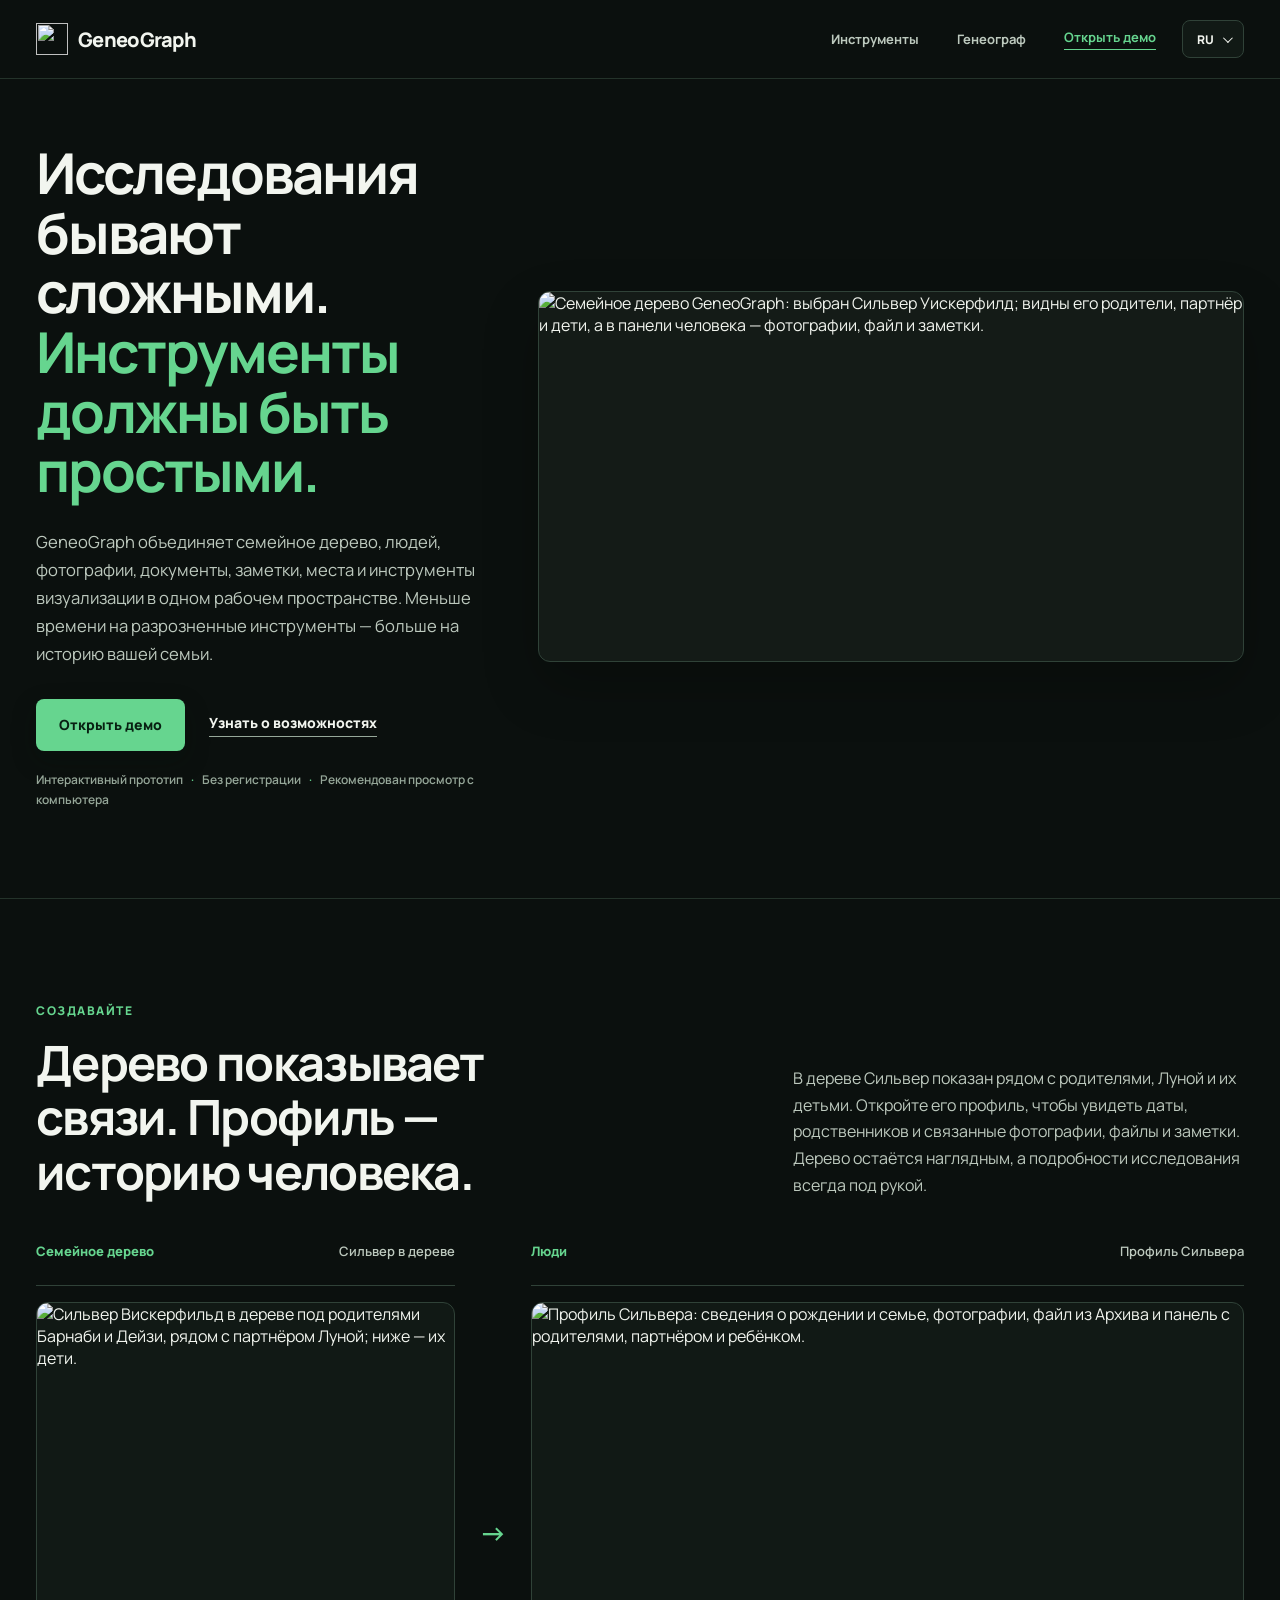
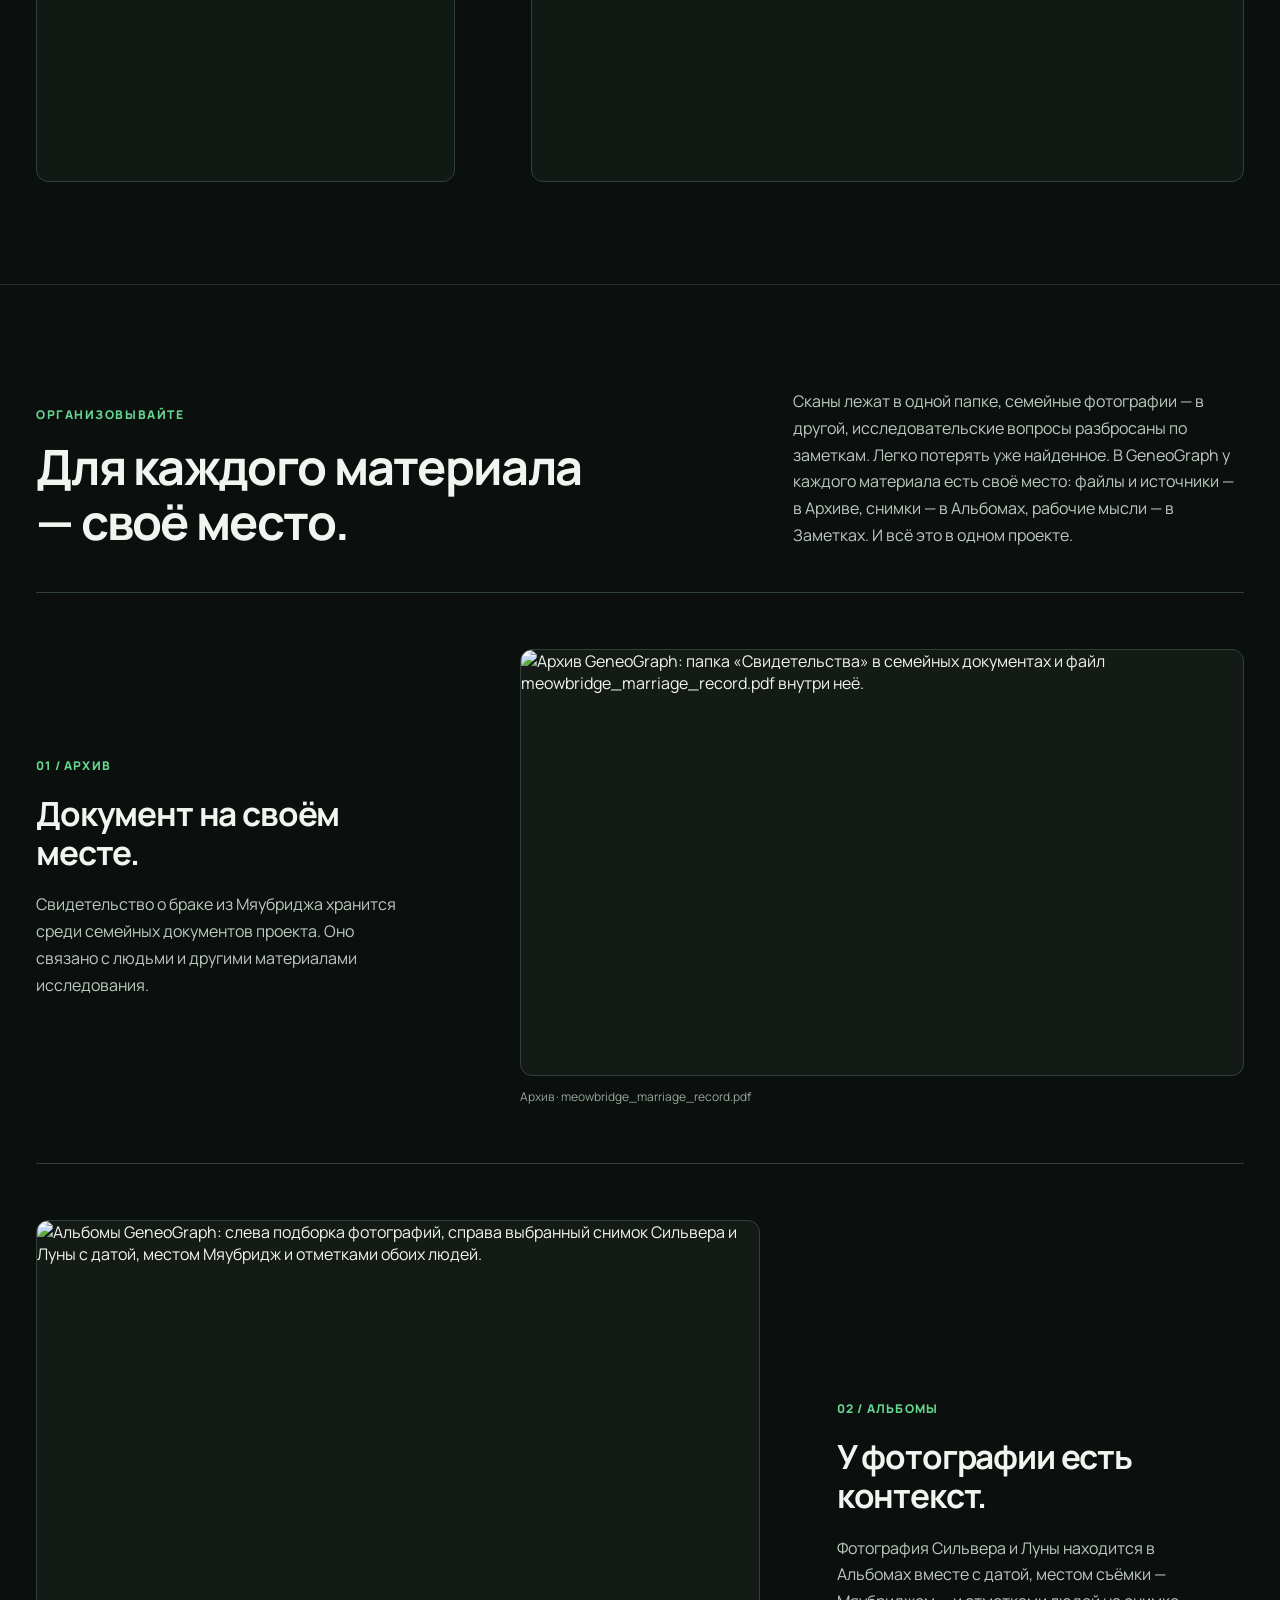
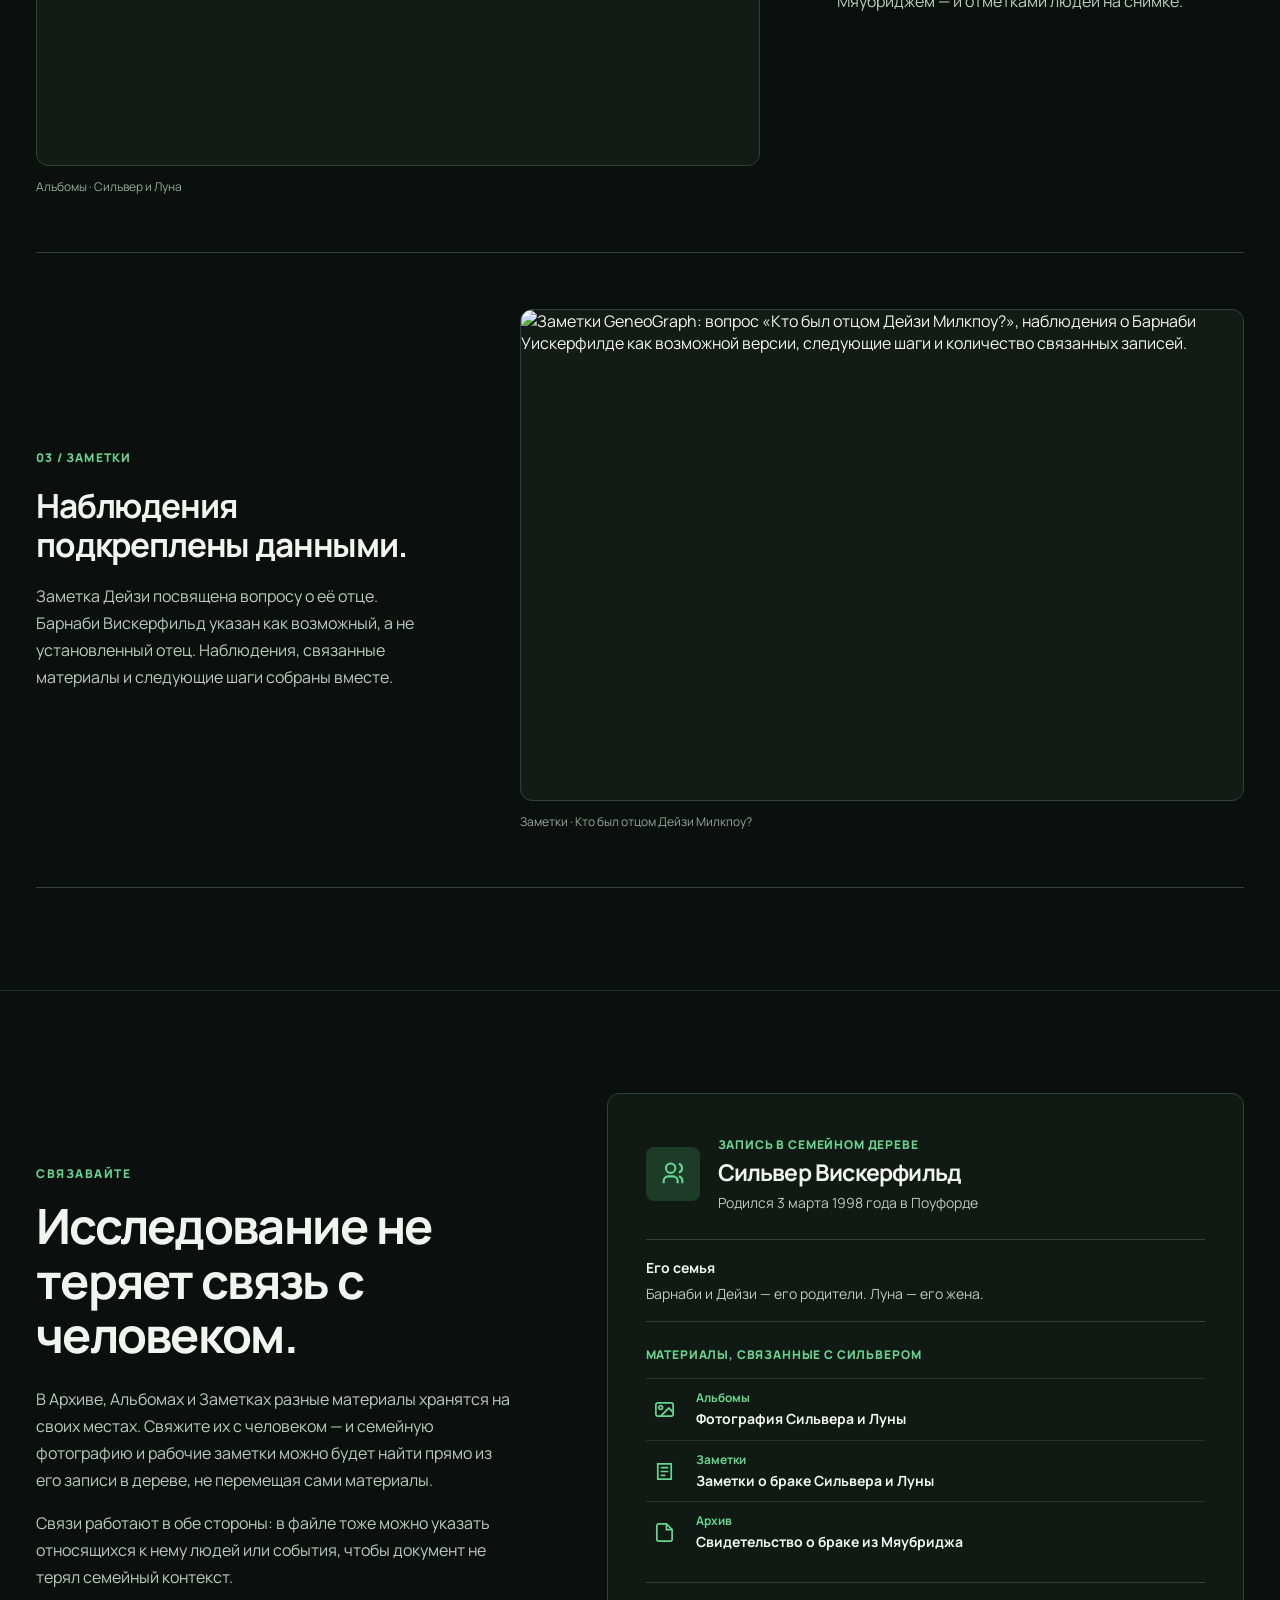
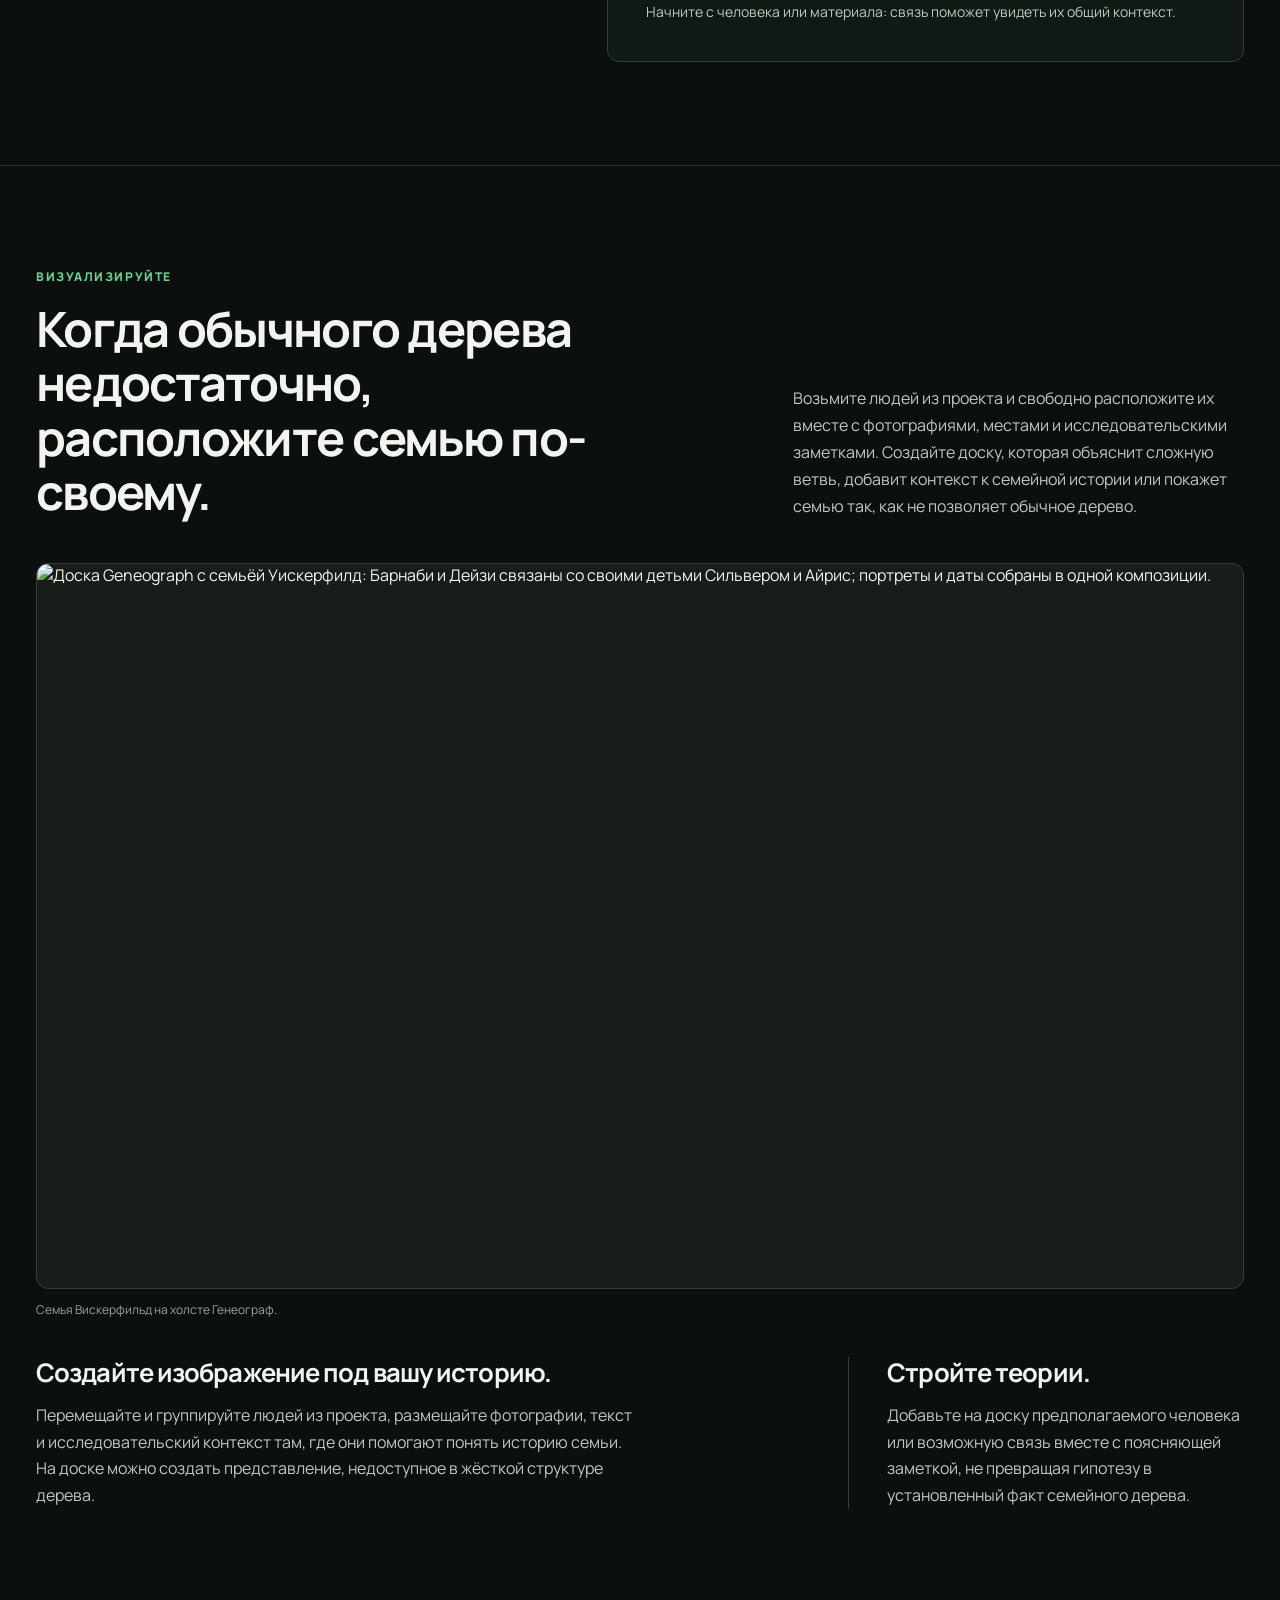
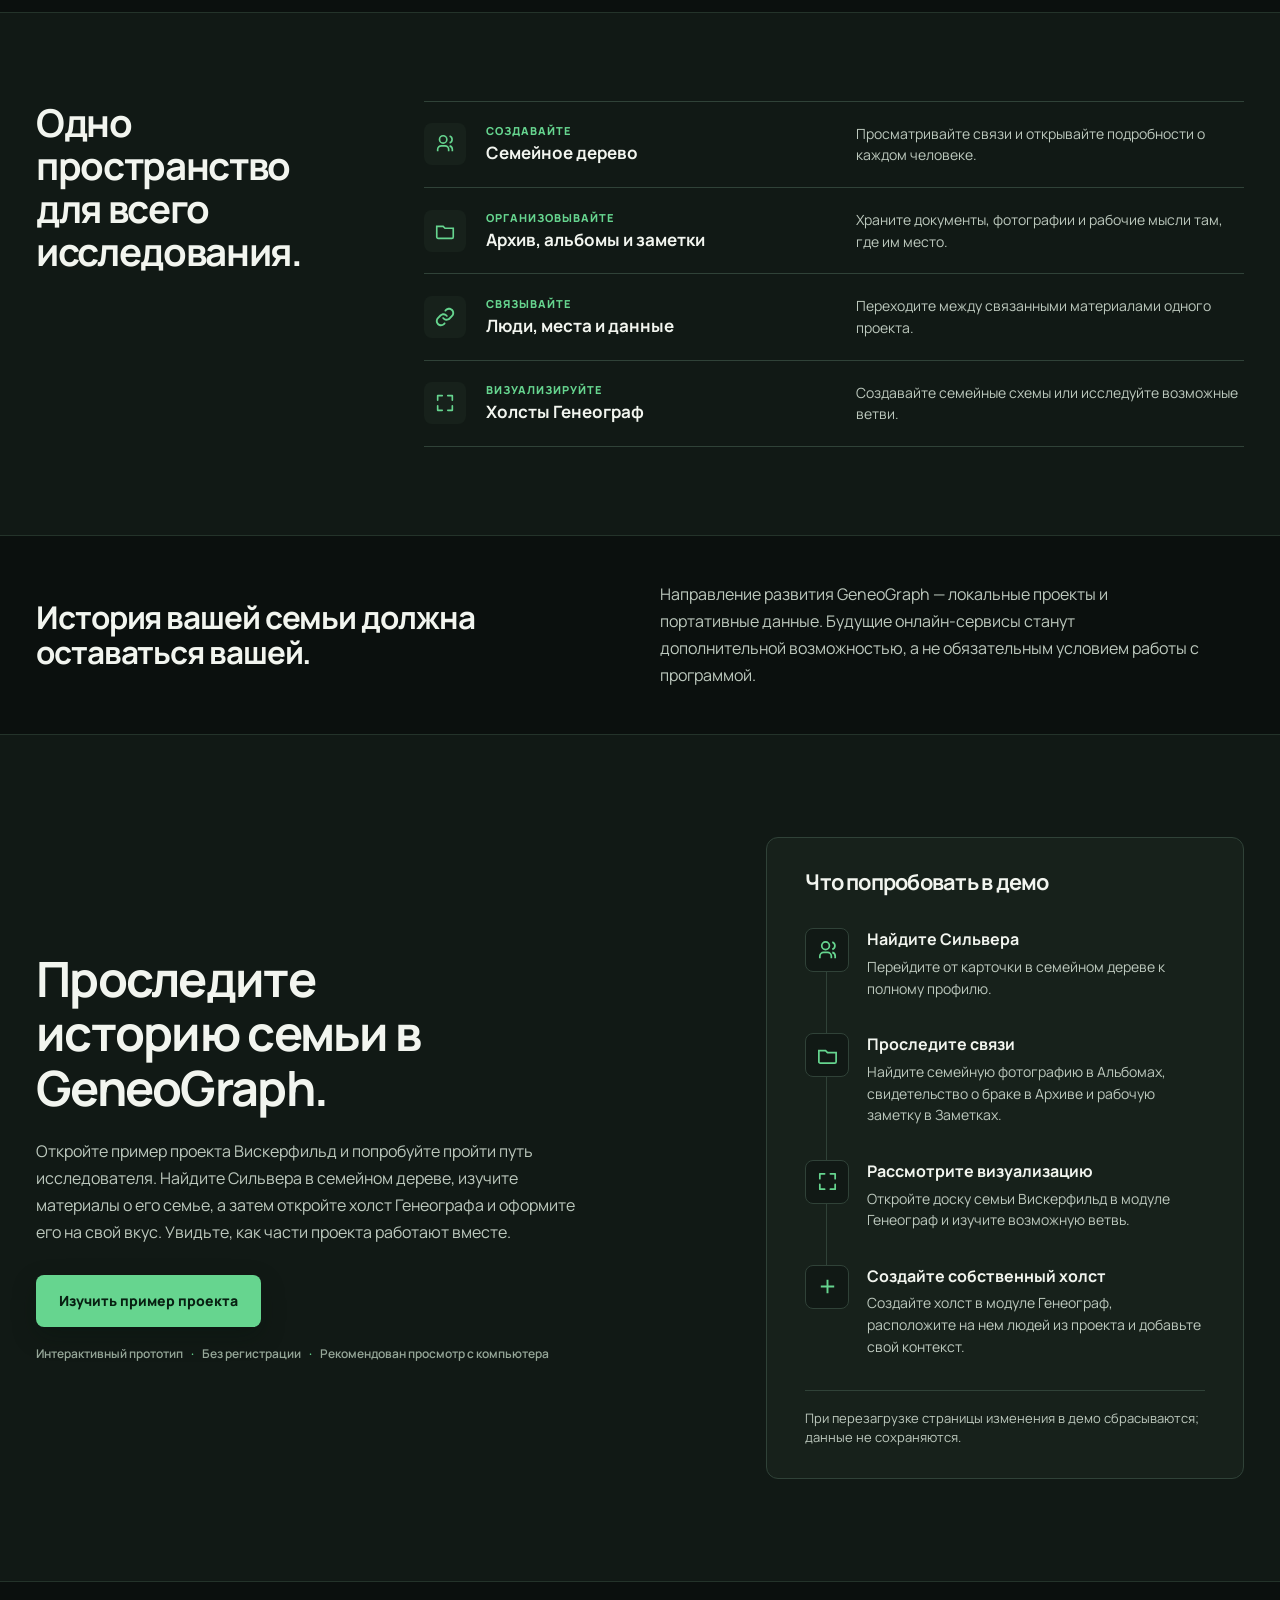
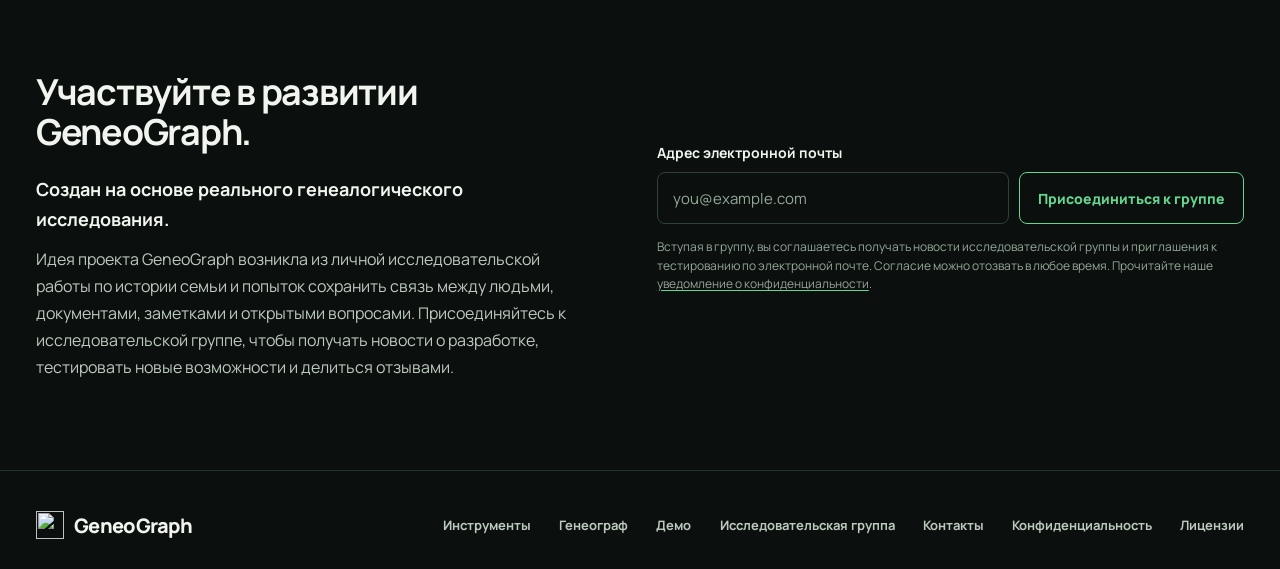
==== commit 2dfa2ef7: "Update landing privacy and license notices" ====
--- a/src/ru/index.html
+++ b/src/ru/index.html
@@ -7,9 +7,6 @@
         <meta name="description" content="GeneoGraph объединяет семейное дерево, профили людей, фотографии, документы, заметки, места и визуальные исследования в одном пространстве для генеалогии.">
         <title>GeneoGraph - единое пространство для генеалогических исследований</title>
         <link rel="icon" href="../logo.svg" type="image/svg+xml">
-        <link rel="preconnect" href="https://fonts.googleapis.com">
-        <link rel="preconnect" href="https://fonts.gstatic.com" crossorigin>
-        <link href="https://fonts.googleapis.com/css2?family=Manrope:wght@400;500;600;700;800&display=swap" rel="stylesheet">
         <link rel="stylesheet" href="../Main.css">
         <script src="../ResearchGroup.js" defer></script>
     </head>
@@ -380,15 +377,17 @@
                     <form class="research-form" id="research-form" action="https://api.web3forms.com/submit" method="POST">
                         <input type="hidden" name="access_key" value="c429eef7-bed6-40d4-8b6d-f4e670dfe566">
                         <input type="hidden" name="subject" value="GeneoGraph: запись в исследовательскую группу">
+                        <input type="hidden" name="research_notice_version" value="2026-11-26">
+                        <input type="hidden" name="research_notice_language" value="ru">
                         <div class="research-botcheck" aria-hidden="true"><label for="research-website">Оставьте это поле
                                 пустым</label><input id="research-website" type="checkbox" name="botcheck" tabindex="-1"
                                 autocomplete="off"></div>
                         <label for="research-email">Адрес электронной почты</label>
                         <div class="research-form-row"><input id="research-email" name="email" type="email"
                                 autocomplete="email" inputmode="email" placeholder="you@example.com" required><button
-                                class="research-submit" type="submit">Присоединиться к группе</button></div>
-                        <p class="research-privacy">Мы будем писать вам о новостях исследовательской группы и приглашать к
-                            тестированию. Прочитайте наше <a href="privacy.html">уведомление о конфиденциальности</a>.</p>
+                                class="research-submit" type="submit" aria-describedby="research-privacy">Присоединиться к группе</button></div>
+                        <p class="research-privacy" id="research-privacy">Вступая в группу, вы соглашаетесь получать новости исследовательской группы и приглашения к
+                            тестированию по электронной почте. Согласие можно отозвать в любое время. Прочитайте наше <a href="privacy.html">уведомление о конфиденциальности</a>.</p>
                         <p class="research-status" id="research-status" role="status" aria-live="polite"></p>
                         <p class="research-error" id="research-error" role="alert" hidden>Не удалось отправить адрес.
                             Попробуйте ещё раз или <a
@@ -406,7 +405,7 @@
                         href="#geneograph">Генеограф</a><a
                         href="https://geneograph-team.github.io/geneograph-prototype/?lang=ru">Демо</a><a
                         href="#research-group">Исследовательская группа</a><a href="contact.html">Контакты</a><a
-                        href="privacy.html">Конфиденциальность</a></nav>
+                        href="privacy.html">Конфиденциальность</a><a href="licenses.html">Лицензии</a></nav>
             </div>
         </footer>
     </body>
--- a/src/Main.css
+++ b/src/Main.css
@@ -0,0 +1,1481 @@
+@font-face {
+    font-family: Manrope;
+    src: url("fonts/Manrope-Variable.ttf") format("truetype");
+    font-style: normal;
+    font-weight: 200 800;
+    font-display: swap
+}
+
+:root {
+    color-scheme: dark;
+    --bg: #0b100e;
+    --surface: #111915;
+    --surface-2: #17211b;
+    --ink: #f2f5ef;
+    --soft: #bdc9be;
+    --muted: #96a799;
+    --green: #66d58f;
+    --line: #304238;
+    --line-faint: #24332a;
+    --max: 1320px
+}
+
+* {
+    box-sizing: border-box
+}
+
+html {
+    scroll-behavior: smooth;
+    scroll-padding-top: 5rem;
+    scrollbar-color: #425a49 var(--bg)
+}
+
+body {
+    margin: 0;
+    background: var(--bg);
+    color: var(--ink);
+    font-family: Manrope, system-ui, sans-serif;
+    -webkit-font-smoothing: antialiased
+}
+
+::selection {
+    background: var(--green);
+    color: var(--bg)
+}
+
+a {
+    color: inherit;
+    text-underline-offset: .2em
+}
+
+a:focus-visible,
+[tabindex="0"]:focus-visible {
+    outline: 3px solid var(--green);
+    outline-offset: 4px;
+    border-radius: 4px
+}
+
+img {
+    display: block;
+    max-width: 100%
+}
+
+h1,
+h2,
+h3,
+p,
+figure {
+    margin: 0
+}
+
+h1,
+h2,
+h3 {
+    letter-spacing: -.035em
+}
+
+h2 {
+    font-size: clamp(2.15rem, 3.8vw, 3.8rem);
+    line-height: 1.12;
+    font-weight: 700;
+    max-width: 18ch
+}
+
+p {
+    line-height: 1.68
+}
+
+.wrap {
+    width: min(calc(100% - 72px), var(--max));
+    margin-inline: auto
+}
+
+.skip-link {
+    position: absolute;
+    z-index: 50;
+    top: -100px;
+    left: 20px;
+    padding: 12px 18px;
+    background: var(--green);
+    color: var(--bg);
+    font-weight: 800
+}
+
+.skip-link:focus {
+    top: 12px
+}
+
+.site-header {
+    border-bottom: 1px solid var(--line-faint)
+}
+
+.header-inner {
+    min-height: 78px;
+    display: flex;
+    align-items: center;
+    justify-content: space-between;
+    gap: 32px
+}
+
+.header-actions {
+    display: flex;
+    align-items: center;
+    justify-content: flex-end;
+    gap: clamp(16px, 2vw, 32px);
+    min-width: 0
+}
+
+.language-nav {
+    position: relative;
+    flex: none;
+    font-size: 12px;
+    font-weight: 800
+}
+
+.language-nav summary {
+    display: flex;
+    align-items: center;
+    justify-content: center;
+    gap: 9px;
+    min-width: 62px;
+    min-height: 38px;
+    padding: 8px 10px;
+    border: 1px solid var(--line);
+    border-radius: 8px;
+    color: var(--ink);
+    background: var(--surface);
+    cursor: pointer;
+    list-style: none
+}
+
+.language-nav summary::-webkit-details-marker {
+    display: none
+}
+
+.language-nav summary::after {
+    content: "";
+    width: 6px;
+    height: 6px;
+    border-right: 1.5px solid currentColor;
+    border-bottom: 1.5px solid currentColor;
+    transform: rotate(45deg) translateY(-2px)
+}
+
+.language-nav details[open] summary::after {
+    transform: rotate(225deg) translate(-2px, -2px)
+}
+
+.language-nav summary:hover,
+.language-nav details[open] summary {
+    border-color: var(--green)
+}
+
+.language-nav summary:focus-visible {
+    outline: 3px solid var(--green);
+    outline-offset: 4px
+}
+
+.language-options {
+    position: absolute;
+    z-index: 20;
+    top: calc(100% + 6px);
+    right: 0;
+    min-width: 150px;
+    padding: 5px;
+    border: 1px solid var(--line);
+    border-radius: 8px;
+    background: var(--surface-2);
+    box-shadow: 0 12px 28px rgba(0, 0, 0, .3)
+}
+
+.language-options a {
+    display: block;
+    padding: 10px 12px;
+    border-radius: 5px;
+    color: var(--soft);
+    text-decoration: none;
+    white-space: nowrap
+}
+
+.language-options a:hover,
+.language-options a[aria-current="page"] {
+    color: var(--ink);
+    background: var(--line)
+}
+
+.brand {
+    display: inline-flex;
+    align-items: center;
+    gap: 10px;
+    text-decoration: none;
+    font-weight: 800;
+    font-size: 20px;
+    letter-spacing: -.035em;
+    white-space: nowrap
+}
+
+.site-nav {
+    display: flex;
+    align-items: center;
+    gap: clamp(19px, 3vw, 42px);
+    font-size: 13px;
+    font-weight: 700
+}
+
+.site-nav a,
+.site-footer nav a {
+    text-decoration: none;
+    color: var(--soft);
+    transition: color .2s ease
+}
+
+.site-nav a:hover,
+.site-footer nav a:hover {
+    color: var(--ink)
+}
+
+.site-nav .nav-demo {
+    color: var(--green);
+    border-bottom: 1px solid currentColor;
+    padding-bottom: 3px
+}
+
+.button {
+    display: inline-flex;
+    align-items: center;
+    justify-content: center;
+    min-height: 52px;
+    padding: 13px 23px;
+    border-radius: 8px;
+    color: #082012;
+    background: var(--green);
+    text-decoration: none;
+    font-size: 14px;
+    font-weight: 800;
+    box-shadow: 0 9px 25px rgba(4, 23, 12, .28);
+    transition: background .2s ease, transform .2s ease
+}
+
+.button:hover {
+    background: #85e5a4;
+    transform: translateY(-2px)
+}
+
+.text-link {
+    color: var(--ink);
+    text-decoration: none;
+    border-bottom: 1px solid var(--muted);
+    padding-bottom: 4px;
+    font-size: 14px;
+    font-weight: 800;
+    transition: color .2s ease, border-color .2s ease
+}
+
+.text-link:hover {
+    color: var(--green);
+    border-color: var(--green)
+}
+
+.meta {
+    color: var(--muted);
+    font-size: 12px;
+    font-weight: 600
+}
+
+.meta span {
+    padding: 0 6px;
+    color: var(--green)
+}
+
+.hero {
+    padding: clamp(52px, 5vw, 76px) 0 88px
+}
+
+.hero-layout {
+    display: grid;
+    grid-template-columns: minmax(0, .78fr) minmax(0, 1.22fr);
+    gap: clamp(32px, 4vw, 58px);
+    align-items: center
+}
+
+.hero-copy {
+    min-width: 0
+}
+
+.hero-copy h1 {
+    font-size: clamp(3rem, 4.4vw, 4.15rem);
+    line-height: 1.06;
+    font-weight: 700
+}
+
+.hero-copy h1 span {
+    color: var(--green)
+}
+
+.hero-copy>p:not(.meta) {
+    max-width: 72ch;
+    margin-top: 27px;
+    color: var(--soft);
+    font-size: clamp(16px, 1.3vw, 18px)
+}
+
+.hero-actions {
+    display: flex;
+    align-items: center;
+    flex-wrap: wrap;
+    gap: 24px;
+    margin-top: 31px
+}
+
+.hero-copy .meta {
+    margin-top: 19px
+}
+
+.product-figure {
+    min-width: 0
+}
+
+.hero-figure {
+    margin: 0
+}
+
+.hero-figure .image-scroll {
+    box-shadow: 0 24px 56px rgba(0, 0, 0, .23)
+}
+
+.image-scroll {
+    min-width: 0;
+    overflow-x: auto;
+    overflow-y: hidden;
+    border: 1px solid var(--line);
+    border-radius: 12px;
+    background: #141b17;
+    scrollbar-color: #5b8064 #17211b;
+    scrollbar-width: thin
+}
+
+.image-scroll img {
+    width: 100%;
+    height: auto;
+    max-width: none
+}
+
+.product-figure figcaption {
+    padding-top: 11px;
+    color: var(--muted);
+    font-size: 12px;
+    line-height: 1.6
+}
+
+.mobile-scroll-note {
+    display: none
+}
+
+.section {
+    padding: clamp(76px, 8vw, 118px) 0;
+    border-top: 1px solid var(--line-faint)
+}
+
+.section-lead {
+    display: grid;
+    grid-template-columns: minmax(0, 1fr) minmax(300px, .65fr);
+    gap: clamp(32px, 5vw, 88px);
+    align-items: end;
+    margin-bottom: 43px
+}
+
+.section-lead>p {
+    color: var(--soft);
+    font-size: 16px;
+    max-width: 55ch
+}
+
+.section-word {
+    display: block;
+    margin-bottom: 17px;
+    color: var(--green);
+    font-size: 12px;
+    font-weight: 800;
+    letter-spacing: .13em;
+    text-transform: uppercase
+}
+
+.build-progression {
+    display: grid;
+    grid-template-columns: minmax(0, .74fr) 32px minmax(0, 1.26fr);
+    gap: 22px;
+    align-items: center
+}
+
+.build-view {
+    min-width: 0
+}
+
+.build-view figcaption {
+    display: flex;
+    align-items: baseline;
+    justify-content: space-between;
+    gap: 16px;
+    min-height: 44px;
+    padding-bottom: 13px;
+    border-bottom: 1px solid var(--line);
+    font-size: 13px
+}
+
+.build-view figcaption span {
+    color: var(--green);
+    font-weight: 800
+}
+
+.build-view figcaption strong {
+    color: var(--soft);
+    font-weight: 600
+}
+
+.build-crop {
+    height: 480px;
+    margin-top: 16px;
+    overflow: hidden;
+    border: 1px solid var(--line);
+    border-radius: 12px;
+    background: var(--surface)
+}
+
+.build-crop img {
+    display: block;
+    width: 100%;
+    height: 100%;
+    max-width: none;
+    object-fit: cover
+}
+
+.build-view--tree .build-crop img {
+    object-position: 30% center
+}
+
+.build-view--profile .build-crop img {
+    object-position: left top
+}
+
+.build-transition {
+    color: var(--green);
+    font-size: 28px;
+    font-weight: 600;
+    text-align: center;
+    transform: translateY(20px)
+}
+
+.module-series {
+    border-top: 1px solid var(--line)
+}
+
+.module-row {
+    display: grid;
+    grid-template-columns: minmax(240px, .45fr) minmax(0, .8fr);
+    gap: clamp(32px, 6vw, 96px);
+    align-items: center;
+    padding: 56px 0;
+    border-bottom: 1px solid var(--line)
+}
+
+.module-row--reverse {
+    grid-template-columns: minmax(0, .8fr) minmax(240px, .45fr)
+}
+
+.module-row--reverse .module-copy {
+    grid-column: 2;
+    grid-row: 1
+}
+
+.module-row--reverse .module-figure {
+    grid-column: 1;
+    grid-row: 1
+}
+
+.module-copy {
+    max-width: 38ch
+}
+
+.module-number {
+    display: block;
+    margin-bottom: 20px;
+    color: var(--green);
+    font-size: 12px;
+    font-weight: 800;
+    letter-spacing: .1em;
+    text-transform: uppercase
+}
+
+.module-copy h3 {
+    font-size: clamp(1.7rem, 2.6vw, 2.55rem);
+    line-height: 1.18
+}
+
+.module-copy p {
+    margin-top: 19px;
+    color: var(--soft)
+}
+
+.module-figure--portrait {
+    max-width: 560px
+}
+
+.module-figure--portrait .image-scroll img {
+    max-height: 700px;
+    width: auto;
+    margin-inline: auto
+}
+
+.module-figure--albums .image-scroll img {
+    width: 100%
+}
+
+.record-name {
+    overflow-wrap: anywhere
+}
+
+.connect-layout {
+    display: grid;
+    grid-template-columns: minmax(0, .86fr) minmax(0, 1.14fr);
+    gap: clamp(42px, 7vw, 112px);
+    align-items: center
+}
+
+.connect-copy h2 {
+    max-width: 14ch
+}
+
+.connect-copy>p {
+    max-width: 50ch;
+    margin-top: 24px;
+    color: var(--soft)
+}
+
+.connect-copy>p+p {
+    margin-top: 16px
+}
+
+.person-context {
+    min-width: 0;
+    padding: clamp(24px, 3vw, 38px);
+    background: var(--surface);
+    border: 1px solid var(--line);
+    border-radius: 12px
+}
+
+.person-context-head {
+    display: flex;
+    align-items: center;
+    gap: 18px
+}
+
+.connection-icon {
+    display: grid;
+    place-items: center;
+    width: 38px;
+    height: 38px;
+    flex: 0 0 38px;
+    color: var(--green)
+}
+
+.connection-icon svg {
+    display: block;
+    width: 23px;
+    height: 23px
+}
+
+.person-context-icon {
+    width: 54px;
+    height: 54px;
+    flex-basis: 54px;
+    background: #1c3b29;
+    border-radius: 8px
+}
+
+.person-context-icon svg {
+    width: 28px;
+    height: 28px
+}
+
+.connection-home,
+.connection-label {
+    color: var(--green);
+    font-size: 12px;
+    font-weight: 800;
+    letter-spacing: .07em;
+    text-transform: uppercase
+}
+
+.person-context-head h3 {
+    margin-top: 4px;
+    font-size: clamp(1.25rem, 1.8vw, 1.65rem);
+    line-height: 1.25
+}
+
+.person-context-head p {
+    margin-top: 4px;
+    color: var(--soft);
+    font-size: 14px
+}
+
+.person-context-family {
+    margin-top: 24px;
+    padding: 16px 0;
+    border-top: 1px solid var(--line);
+    border-bottom: 1px solid var(--line)
+}
+
+.person-context-family strong {
+    font-size: 14px
+}
+
+.person-context-family p {
+    margin-top: 4px;
+    color: var(--soft);
+    font-size: 14px
+}
+
+.person-context-research {
+    padding-top: 23px
+}
+
+.connection-list {
+    display: grid;
+    grid-template-columns: 1fr;
+    margin: 13px 0 0;
+    padding: 0;
+    list-style: none
+}
+
+.connection-list li {
+    display: flex;
+    align-items: center;
+    gap: 12px;
+    min-width: 0;
+    padding: 11px 0;
+    border-top: 1px solid var(--line-faint)
+}
+
+.connection-list strong,
+.connection-list small {
+    display: block;
+    line-height: 1.4
+}
+
+.connection-list strong {
+    font-size: 14px;
+    font-weight: 700
+}
+
+.connection-list small {
+    margin-bottom: 2px;
+    color: var(--green);
+    font-size: 12px;
+    font-weight: 700
+}
+
+.person-context-foot {
+    margin-top: 19px;
+    padding-top: 17px;
+    border-top: 1px solid var(--line);
+    color: var(--soft);
+    font-size: 14px
+}
+
+.board-figure .image-scroll {
+    background: #171d19
+}
+
+.visualize-roles {
+    display: grid;
+    grid-template-columns: minmax(0, 1.55fr) minmax(0, .85fr);
+    gap: clamp(36px, 7vw, 100px);
+    margin-top: 38px
+}
+
+.visualize-roles>div:last-child {
+    padding-left: clamp(24px, 3vw, 42px);
+    border-left: 1px solid var(--line)
+}
+
+.visualize-roles h3 {
+    font-size: clamp(1.35rem, 2vw, 1.85rem);
+    line-height: 1.25
+}
+
+.visualize-roles p {
+    margin-top: 13px;
+    color: var(--soft);
+    max-width: 60ch
+}
+
+.summary-section {
+    padding-top: 88px;
+    padding-bottom: 88px;
+    background: var(--surface)
+}
+
+.summary-layout {
+    display: grid;
+    grid-template-columns: minmax(260px, .55fr) minmax(0, 1.45fr);
+    gap: clamp(40px, 6vw, 96px);
+    align-items: start
+}
+
+.summary-section h2 {
+    max-width: 13ch;
+    font-size: clamp(2rem, 3vw, 3.1rem)
+}
+
+.outcome-list {
+    margin: 0;
+    padding: 0;
+    border-top: 1px solid var(--line);
+    list-style: none
+}
+
+.outcome-list li {
+    display: grid;
+    grid-template-columns: 42px minmax(180px, .9fr) minmax(0, 1fr);
+    gap: 20px;
+    align-items: center;
+    padding: 21px 0;
+    border-bottom: 1px solid var(--line)
+}
+
+.outcome-icon {
+    display: grid;
+    place-items: center;
+    width: 42px;
+    height: 42px;
+    border-radius: 8px;
+    background: var(--surface-2);
+    color: var(--green)
+}
+
+.outcome-icon svg {
+    display: block;
+    width: 22px;
+    height: 22px
+}
+
+.outcome-name span,
+.outcome-name strong {
+    display: block
+}
+
+.outcome-name span {
+    color: var(--green);
+    font-size: 11px;
+    font-weight: 800;
+    letter-spacing: .09em;
+    text-transform: uppercase
+}
+
+.outcome-name strong {
+    margin-top: 4px;
+    font-size: 17px;
+    line-height: 1.35
+}
+
+.outcome-list p {
+    color: var(--soft);
+    font-size: 14px;
+    line-height: 1.55
+}
+
+.ownership {
+    padding: 45px 0;
+    border-top: 1px solid var(--line-faint)
+}
+
+.ownership-inner {
+    display: grid;
+    grid-template-columns: 1fr 1fr;
+    gap: 40px;
+    align-items: center
+}
+
+.ownership h2 {
+    font-size: clamp(1.65rem, 2.45vw, 2.55rem);
+    max-width: 22ch
+}
+
+.ownership p {
+    color: var(--soft);
+    max-width: 54ch
+}
+
+.demo-section {
+    background: var(--surface)
+}
+
+.demo-layout {
+    display: grid;
+    grid-template-columns: minmax(0, 1.05fr) minmax(0, .8fr);
+    gap: clamp(44px, 8vw, 130px);
+    align-items: center
+}
+
+.demo-invitation h2 {
+    max-width: 15ch
+}
+
+.demo-invitation>p:not(.meta) {
+    max-width: 55ch;
+    margin: 23px 0 29px;
+    color: var(--soft)
+}
+
+.demo-invitation .meta {
+    margin-top: 17px
+}
+
+.demo-guide {
+    min-width: 0;
+    padding: 30px clamp(24px, 3vw, 42px);
+    border: 1px solid var(--line);
+    border-radius: 12px;
+    background: var(--surface-2)
+}
+
+.demo-guide h3 {
+    font-size: clamp(1.2rem, 1.7vw, 1.5rem);
+    line-height: 1.3;
+    margin-bottom: 15px
+}
+
+.demo-journey {
+    margin: 0;
+    padding: 0;
+    list-style: none
+}
+
+.demo-journey li {
+    position: relative;
+    display: grid;
+    grid-template-columns: 44px minmax(0, 1fr);
+    gap: 18px;
+    padding: 17px 0
+}
+
+.demo-journey li:not(:last-child)::after {
+    content: "";
+    position: absolute;
+    top: 61px;
+    bottom: -17px;
+    left: 21px;
+    width: 1px;
+    background: var(--line)
+}
+
+.demo-step-icon {
+    display: grid;
+    place-items: center;
+    width: 44px;
+    height: 44px;
+    border: 1px solid var(--line);
+    border-radius: 8px;
+    background: var(--surface);
+    color: var(--green)
+}
+
+.demo-step-icon svg {
+    display: block;
+    width: 23px;
+    height: 23px
+}
+
+.demo-journey h4 {
+    margin: 1px 0 5px;
+    font-size: 16px;
+    line-height: 1.35
+}
+
+.demo-journey p {
+    max-width: 46ch;
+    color: var(--soft);
+    font-size: 14px;
+    line-height: 1.55
+}
+
+.demo-reset-note {
+    margin-top: 15px;
+    padding-top: 18px;
+    border-top: 1px solid var(--line);
+    color: var(--soft);
+    font-size: 13px;
+    line-height: 1.5
+}
+
+.research-group {
+    padding-block: clamp(72px, 7vw, 100px)
+}
+
+.research-layout {
+    display: grid;
+    grid-template-columns: minmax(0, .95fr) minmax(0, 1.05fr);
+    gap: clamp(36px, 7vw, 108px);
+    align-items: center
+}
+
+.research-copy h2 {
+    font-size: clamp(1.8rem, 2.8vw, 2.7rem)
+}
+
+.research-origin {
+    margin-top: 22px;
+    color: var(--ink);
+    font-size: 18px;
+    font-weight: 700
+}
+
+.research-copy>p:last-child {
+    max-width: 60ch;
+    margin-top: 12px;
+    color: var(--soft)
+}
+
+.research-form {
+    min-width: 0;
+    max-width: 640px
+}
+
+.research-form>label {
+    display: block;
+    margin-bottom: 10px;
+    font-size: 14px;
+    font-weight: 700
+}
+
+.research-form-row {
+    display: grid;
+    grid-template-columns: minmax(0, 1fr) auto;
+    gap: 10px
+}
+
+.research-form-row input {
+    width: 100%;
+    min-width: 0;
+    min-height: 52px;
+    padding: 12px 15px;
+    border: 1px solid var(--line);
+    border-radius: 8px;
+    background: var(--bg);
+    color: var(--ink);
+    font: inherit;
+    font-size: 15px
+}
+
+.research-form-row input::placeholder {
+    color: var(--muted)
+}
+
+.research-form-row input:focus-visible {
+    outline: 3px solid var(--green);
+    outline-offset: 3px
+}
+
+.research-submit {
+    min-height: 52px;
+    padding: 12px 18px;
+    border: 1px solid var(--green);
+    border-radius: 8px;
+    background: transparent;
+    color: var(--green);
+    font: inherit;
+    font-size: 14px;
+    font-weight: 800;
+    cursor: pointer;
+    white-space: nowrap;
+    transition: background .2s ease, color .2s ease
+}
+
+.research-submit:hover {
+    background: var(--green);
+    color: var(--bg)
+}
+
+.research-submit:focus-visible {
+    outline: 3px solid var(--green);
+    outline-offset: 4px
+}
+
+.research-submit:disabled {
+    opacity: .65;
+    cursor: wait
+}
+
+.research-botcheck {
+    display: none
+}
+
+.research-form .research-privacy {
+    margin-top: 14px;
+    color: var(--muted);
+    font-size: 12px;
+    line-height: 1.55
+}
+
+.research-privacy a,
+.research-error a {
+    text-decoration-color: var(--green)
+}
+
+.research-form .research-status,
+.research-form .research-error {
+    margin-top: 15px;
+    font-size: 14px;
+    line-height: 1.5
+}
+
+.research-status {
+    color: var(--green)
+}
+
+.research-error {
+    color: var(--ink)
+}
+
+.site-footer {
+    padding: 40px 0 30px;
+    border-top: 1px solid var(--line-faint)
+}
+
+.footer-inner {
+    display: flex;
+    align-items: center;
+    justify-content: space-between;
+    gap: 32px
+}
+
+.site-footer nav {
+    display: flex;
+    flex-wrap: wrap;
+    justify-content: flex-end;
+    gap: 12px clamp(18px, 2.2vw, 32px);
+    font-size: 13px;
+    font-weight: 700
+}
+
+.site-footer nav a[aria-current="page"] {
+    color: var(--ink)
+}
+
+.privacy-main {
+    padding: clamp(64px, 7vw, 106px) 0 clamp(82px, 9vw, 130px)
+}
+
+.privacy-wrap {
+    max-width: 820px
+}
+
+.privacy-main h1 {
+    font-size: clamp(2.6rem, 5vw, 4.4rem);
+    line-height: 1.08;
+    letter-spacing: -.035em
+}
+
+.privacy-intro {
+    max-width: 65ch;
+    margin-top: 20px;
+    color: var(--soft);
+    font-size: 18px
+}
+
+.privacy-date {
+    margin-top: 14px;
+    color: var(--muted);
+    font-size: 12px
+}
+
+.privacy-copy {
+    margin-top: 46px;
+    border-top: 1px solid var(--line)
+}
+
+.privacy-copy section {
+    padding: 28px 0;
+    border-bottom: 1px solid var(--line)
+}
+
+.privacy-copy h2 {
+    max-width: none;
+    font-size: clamp(1.3rem, 2vw, 1.7rem);
+    line-height: 1.25
+}
+
+.privacy-copy p {
+    max-width: 72ch;
+    margin-top: 12px;
+    color: var(--soft)
+}
+
+.privacy-copy a {
+    color: var(--green)
+}
+
+.contact-main {
+    padding: clamp(64px, 7vw, 106px) 0 clamp(82px, 9vw, 130px)
+}
+
+.contact-wrap {
+    max-width: 760px
+}
+
+.contact-main h1 {
+    font-size: clamp(2.6rem, 5vw, 4.4rem);
+    line-height: 1.08
+}
+
+.contact-intro {
+    max-width: 60ch;
+    margin-top: 20px;
+    color: var(--soft);
+    font-size: 18px
+}
+
+.contact-form {
+    margin-top: 42px
+}
+
+.contact-field {
+    margin-bottom: 23px
+}
+
+.contact-field label {
+    display: block;
+    margin-bottom: 10px;
+    font-size: 14px;
+    font-weight: 700
+}
+
+.contact-field input,
+.contact-field textarea {
+    display: block;
+    width: 100%;
+    min-width: 0;
+    padding: 13px 15px;
+    border: 1px solid var(--line);
+    border-radius: 8px;
+    background: var(--surface);
+    color: var(--ink);
+    font: inherit;
+    font-size: 16px;
+    line-height: 1.5
+}
+
+.contact-field input {
+    min-height: 52px
+}
+
+.contact-field textarea {
+    min-height: 160px;
+    resize: vertical
+}
+
+.contact-field input:focus-visible,
+.contact-field textarea:focus-visible {
+    outline: 3px solid var(--green);
+    outline-offset: 3px
+}
+
+.contact-submit {
+    border: 0;
+    cursor: pointer
+}
+
+.contact-submit:disabled {
+    opacity: .65;
+    cursor: wait;
+    transform: none
+}
+
+.contact-privacy {
+    margin-top: 16px;
+    color: var(--muted);
+    font-size: 13px
+}
+
+.contact-privacy a {
+    text-decoration-color: var(--green)
+}
+
+.contact-form .research-status,
+.contact-form .research-error {
+    margin-top: 16px;
+    font-size: 14px;
+    line-height: 1.5
+}
+
+@media(max-width:1180px) {
+    .hero-layout {
+        grid-template-columns: 1fr;
+        gap: 32px
+    }
+
+    .hero-copy {
+        max-width: 900px
+    }
+
+    .hero-copy h1 {
+        font-size: clamp(3rem, 5.8vw, 4.2rem)
+    }
+}
+
+@media(max-width:900px) {
+    .summary-layout {
+        grid-template-columns: 1fr;
+        gap: 30px
+    }
+
+    .summary-section h2 {
+        max-width: 22ch
+    }
+
+    .build-progression {
+        grid-template-columns: 1fr;
+        gap: 12px
+    }
+
+    .build-view--tree {
+        width: min(100%, 520px)
+    }
+
+    .build-view--tree .build-crop {
+        height: auto;
+        aspect-ratio: 1
+    }
+
+    .build-transition {
+        transform: rotate(90deg);
+        font-size: 24px;
+        line-height: 1;
+        justify-self: center
+    }
+
+    .section-lead {
+        grid-template-columns: 1fr;
+        gap: 20px
+    }
+
+    .module-row,
+    .module-row--reverse {
+        grid-template-columns: 1fr;
+        gap: 28px
+    }
+
+    .module-row--reverse .module-copy,
+    .module-row--reverse .module-figure {
+        grid-column: auto;
+        grid-row: auto
+    }
+
+    .module-copy {
+        max-width: 60ch
+    }
+
+    .module-figure--portrait {
+        max-width: 680px
+    }
+
+    .connect-layout {
+        grid-template-columns: 1fr
+    }
+
+    .demo-layout {
+        grid-template-columns: 1fr
+    }
+
+    .demo-guide {
+        max-width: 700px
+    }
+
+    .research-layout {
+        grid-template-columns: 1fr;
+        gap: 32px
+    }
+}
+
+@media(max-width:700px) {
+    .build-view--profile .build-crop {
+        height: auto;
+        overflow-x: auto;
+        scrollbar-color: #5b8064 #17211b;
+        scrollbar-width: thin
+    }
+
+    .build-view--profile .build-crop img {
+        width: 700px;
+        height: auto;
+        object-fit: unset
+    }
+
+    .wrap {
+        width: min(calc(100% - 36px), var(--max))
+    }
+
+    .header-inner {
+        min-height: 66px
+    }
+
+    .site-nav {
+        gap: 17px
+    }
+
+    .site-nav a:not(.nav-demo) {
+        display: none
+    }
+
+    .header-actions {
+        gap: 12px
+    }
+
+    .hero {
+        padding: 36px 0 73px
+    }
+
+    .hero-copy h1 {
+        font-size: clamp(2.5rem, 9.1vw, 4rem)
+    }
+
+    .hero-copy>p:not(.meta) {
+        margin-top: 20px
+    }
+
+    .hero-actions {
+        margin-top: 24px
+    }
+
+    .hero-copy .meta {
+        margin-top: 14px
+    }
+
+    .hero-layout {
+        gap: 20px
+    }
+
+    .hero-figure .image-scroll img {
+        width: 800px;
+        min-width: 800px
+    }
+
+    .section {
+        padding: 75px 0
+    }
+
+    .image-scroll img {
+        width: auto;
+        min-width: 800px;
+        height: auto
+    }
+
+    .module-figure .image-scroll img {
+        min-width: 600px
+    }
+
+    .module-figure--albums .image-scroll img {
+        min-width: 750px
+    }
+
+    .module-figure--portrait .image-scroll img {
+        min-width: 0;
+        width: auto;
+        max-height: 600px
+    }
+
+    .mobile-scroll-note {
+        display: inline
+    }
+
+    .module-row {
+        padding: 42px 0
+    }
+
+    .visualize-roles,
+    .ownership-inner {
+        grid-template-columns: 1fr
+    }
+
+    .visualize-roles {
+        gap: 25px
+    }
+
+    .visualize-roles>div:last-child {
+        padding: 25px 0 0;
+        border-left: 0;
+        border-top: 1px solid var(--line)
+    }
+
+    .outcome-list li {
+        grid-template-columns: 42px 1fr;
+        gap: 4px 16px
+    }
+
+    .outcome-list p {
+        grid-column: 2
+    }
+
+    .footer-inner {
+        flex-direction: column;
+        align-items: flex-start
+    }
+
+    .site-footer nav {
+        justify-content: flex-start
+    }
+}
+
+@media(max-width:420px) {
+    .header-inner {
+        flex-wrap: wrap;
+        padding-block: 12px;
+        gap: 8px
+    }
+
+    .header-actions {
+        width: 100%;
+        justify-content: space-between
+    }
+
+    .hero-actions {
+        align-items: flex-start;
+        gap: 19px
+    }
+
+    .person-context {
+        padding: 20px
+    }
+
+    .module-figure--portrait .image-scroll img {
+        max-height: 520px
+    }
+}
+
+@media(max-width:560px) {
+    .research-form-row {
+        grid-template-columns: 1fr
+    }
+
+    .research-submit {
+        width: 100%
+    }
+}
+
+@media(prefers-reduced-motion:reduce) {
+    html {
+        scroll-behavior: auto
+    }
+
+    .button,
+    .text-link,
+    .site-nav a,
+    .site-footer nav a,
+    .research-submit {
+        transition: none
+    }
+
+    .button:hover {
+        transform: none
+    }
+}
